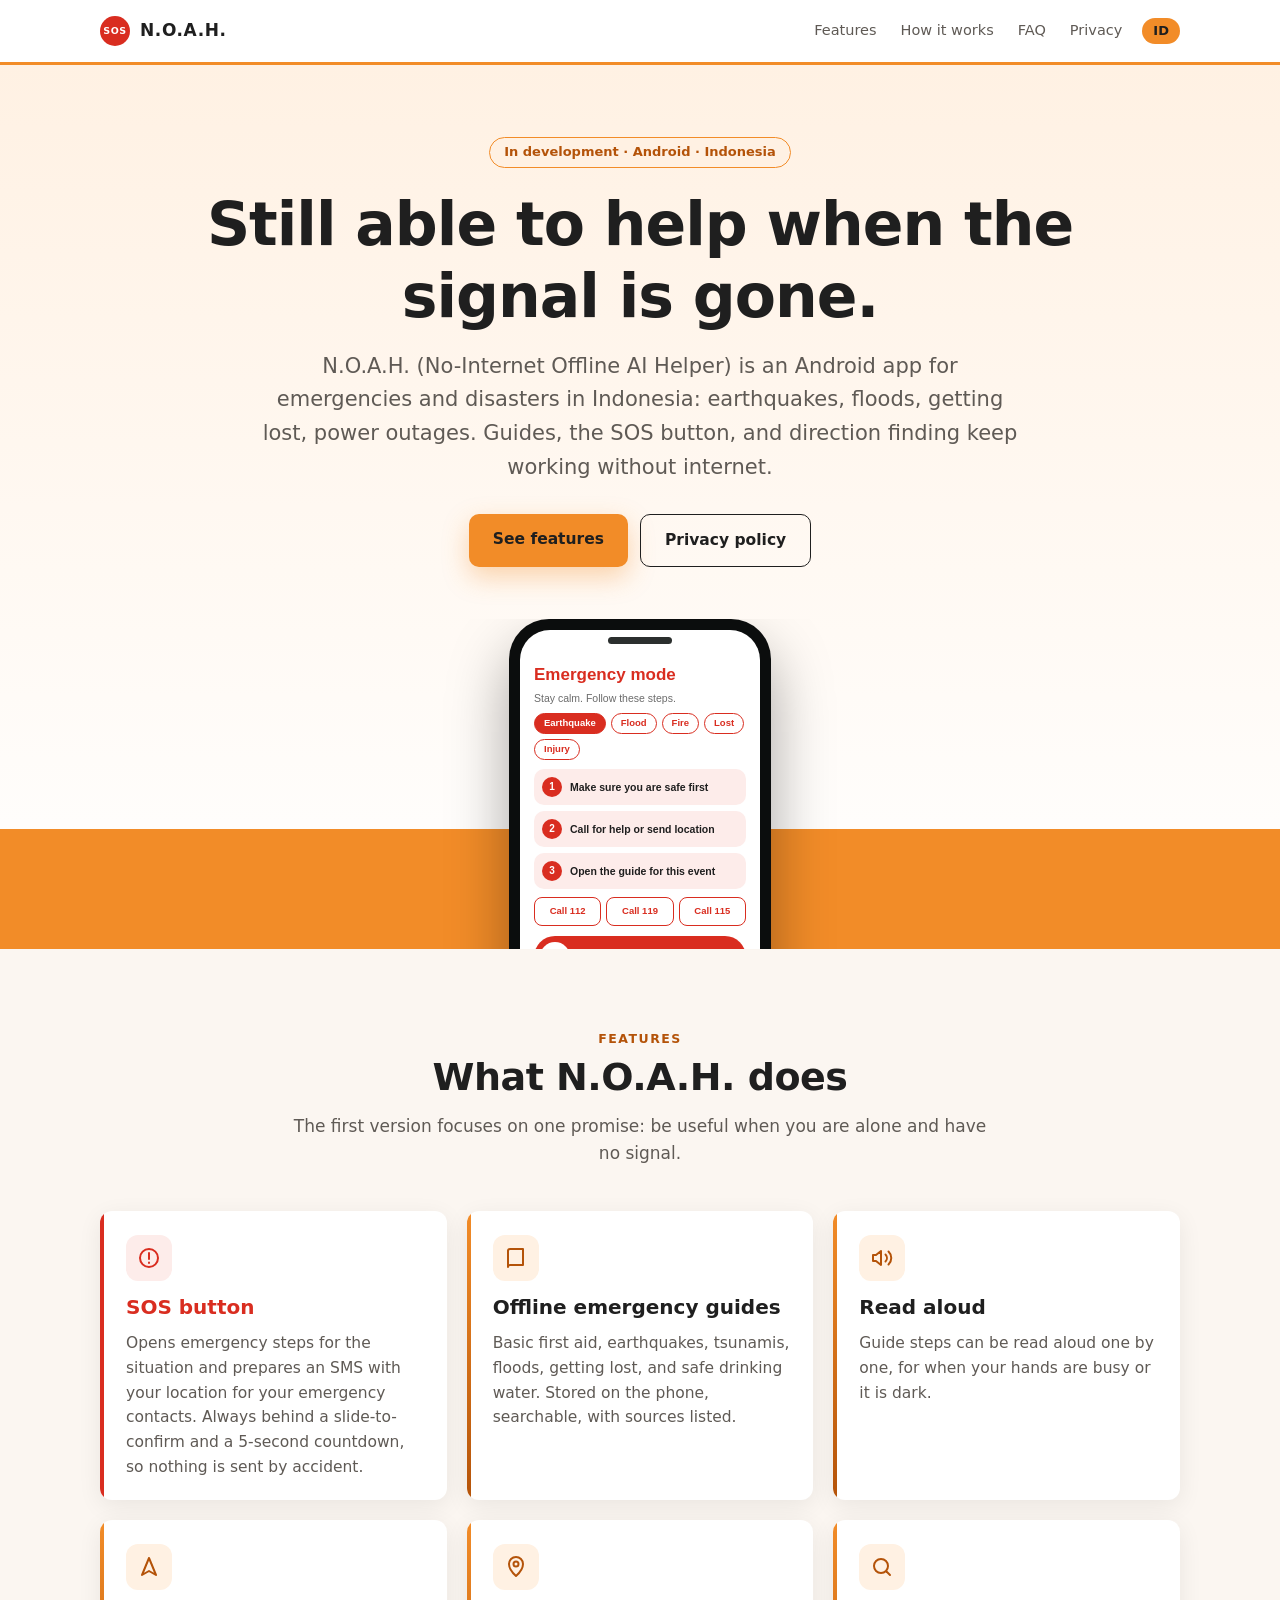
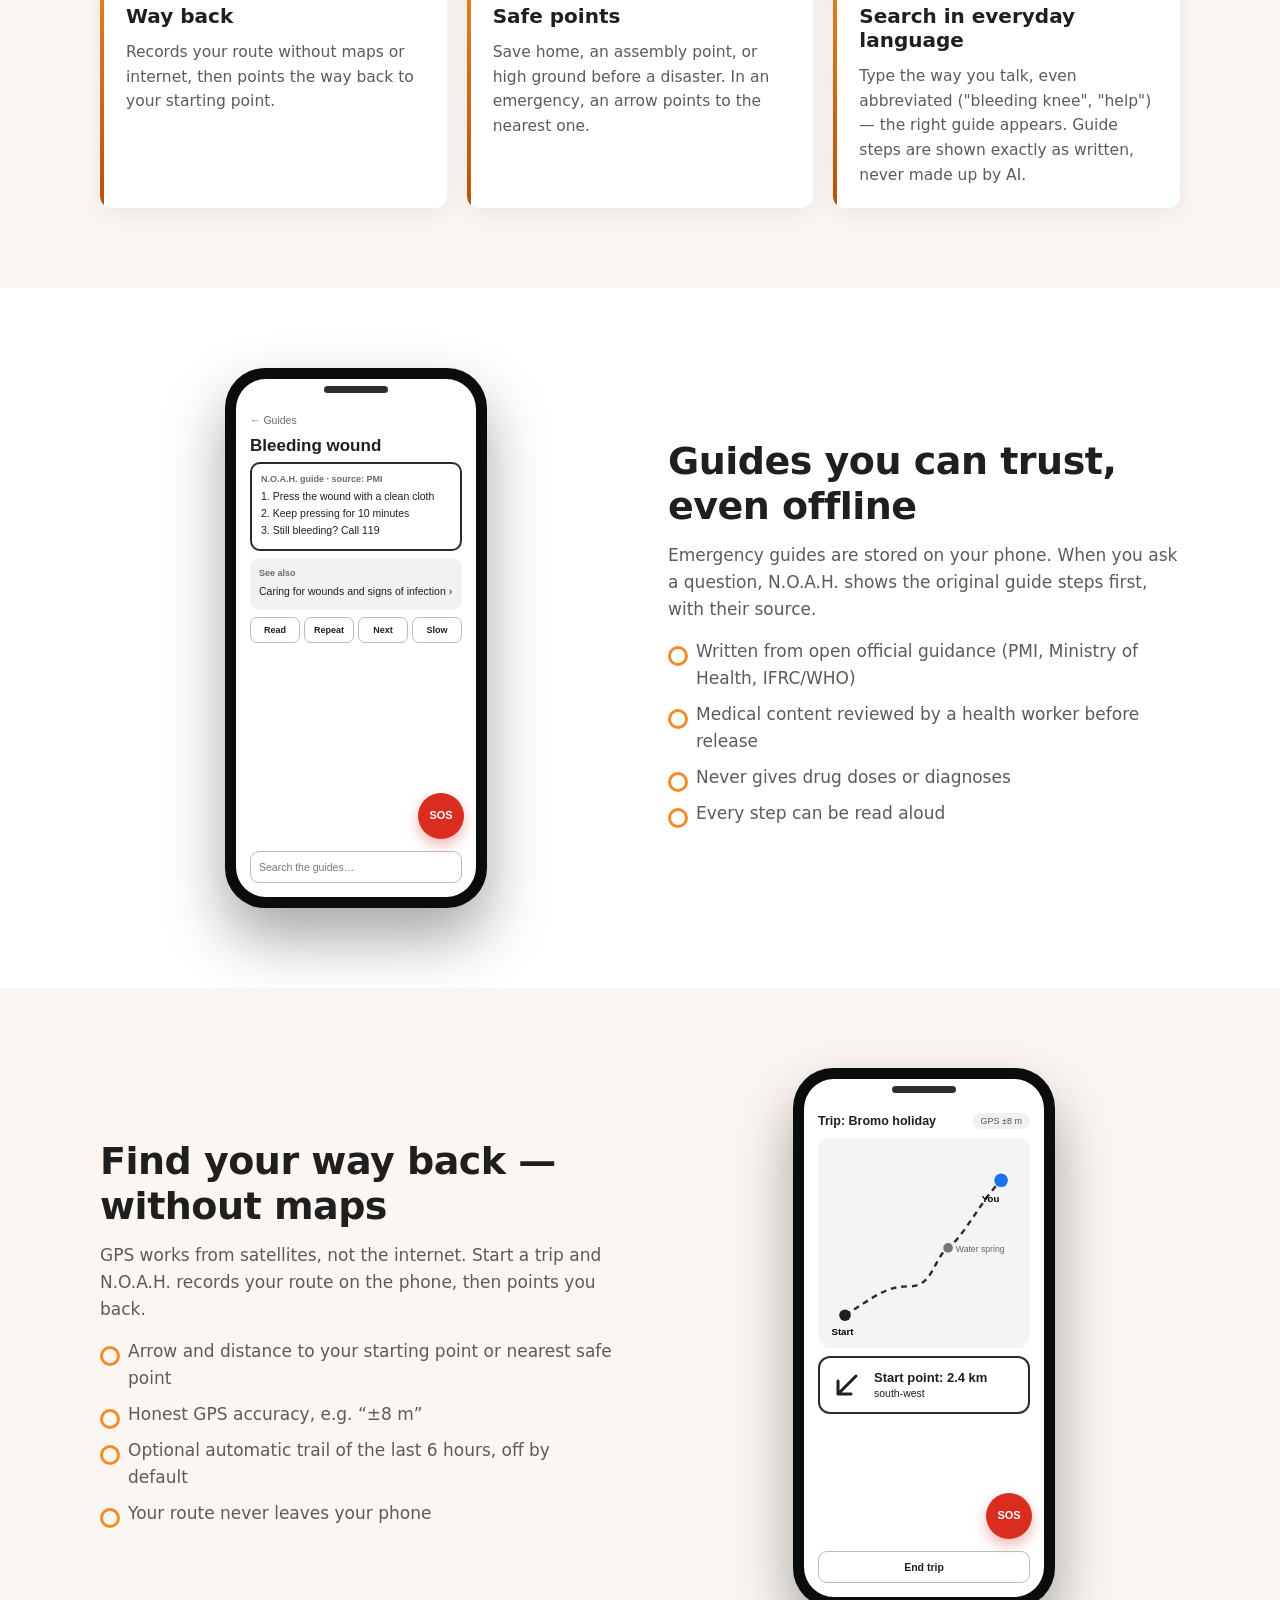
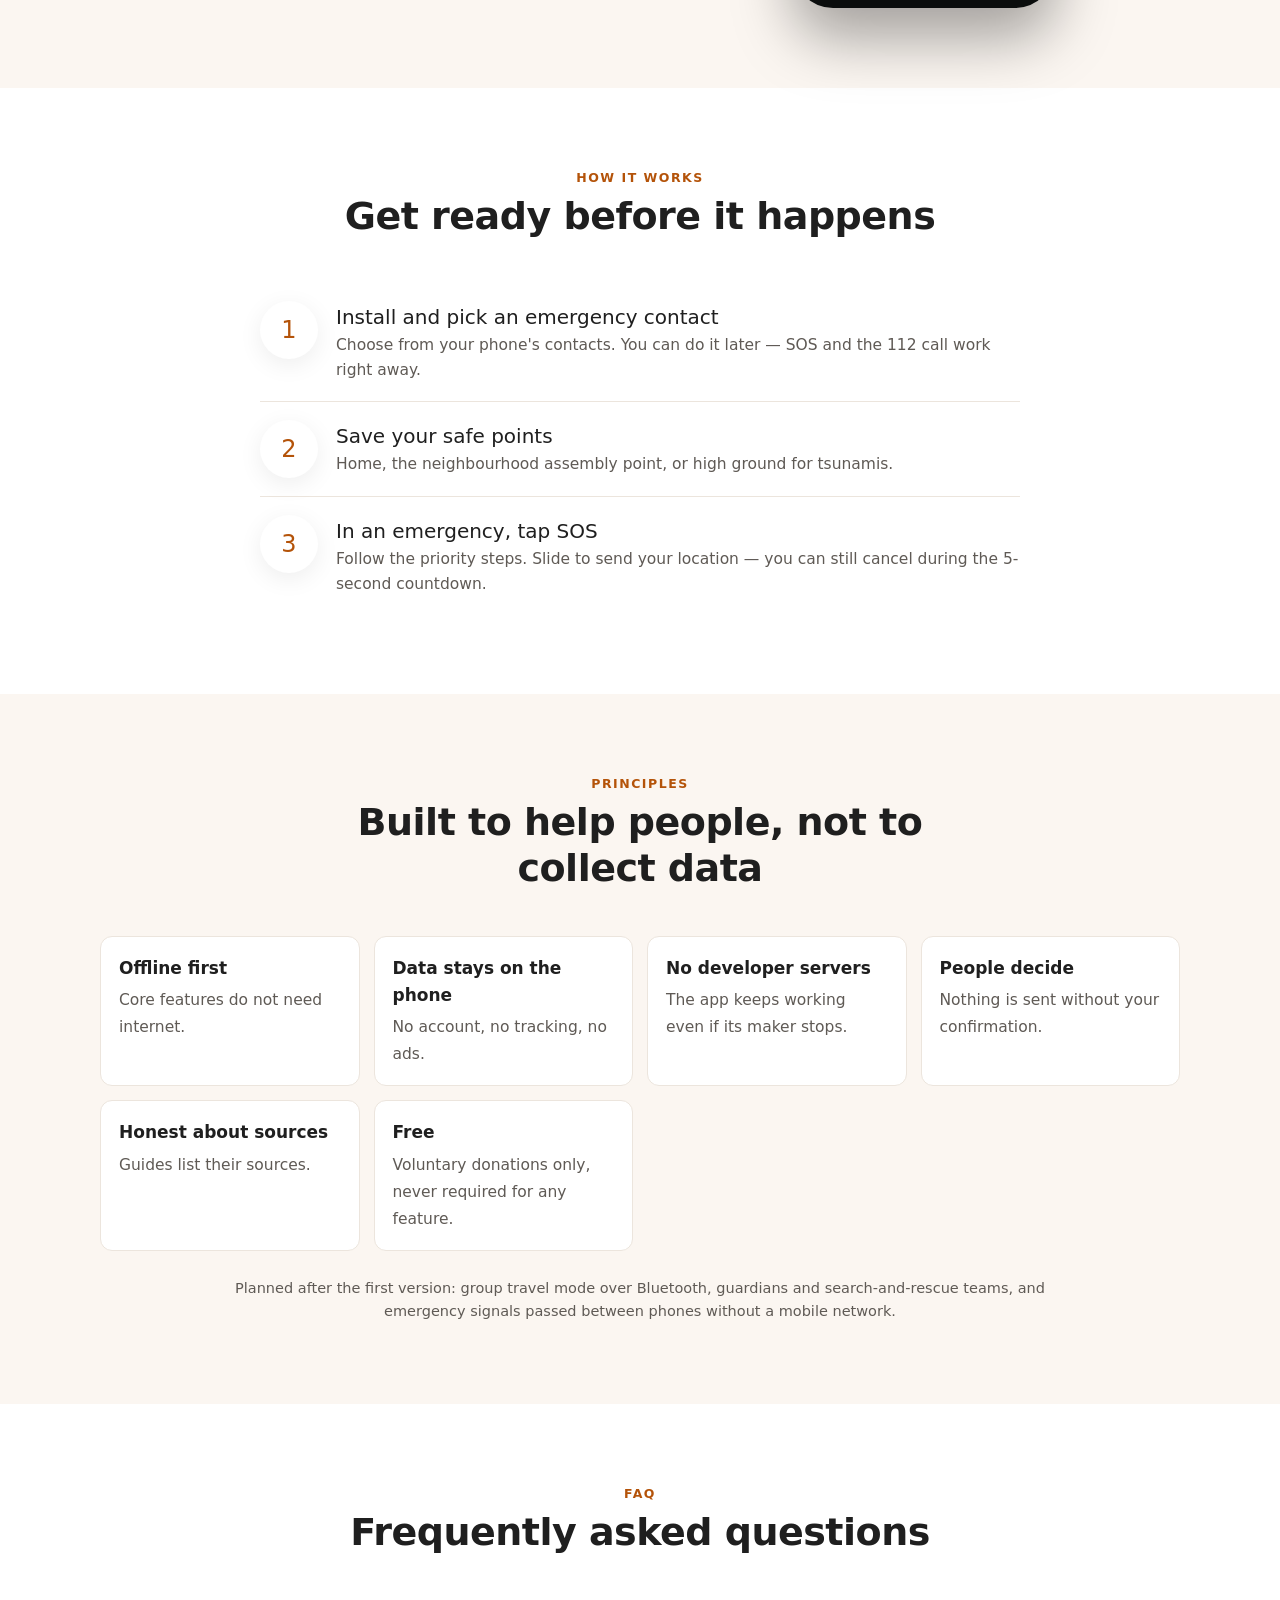
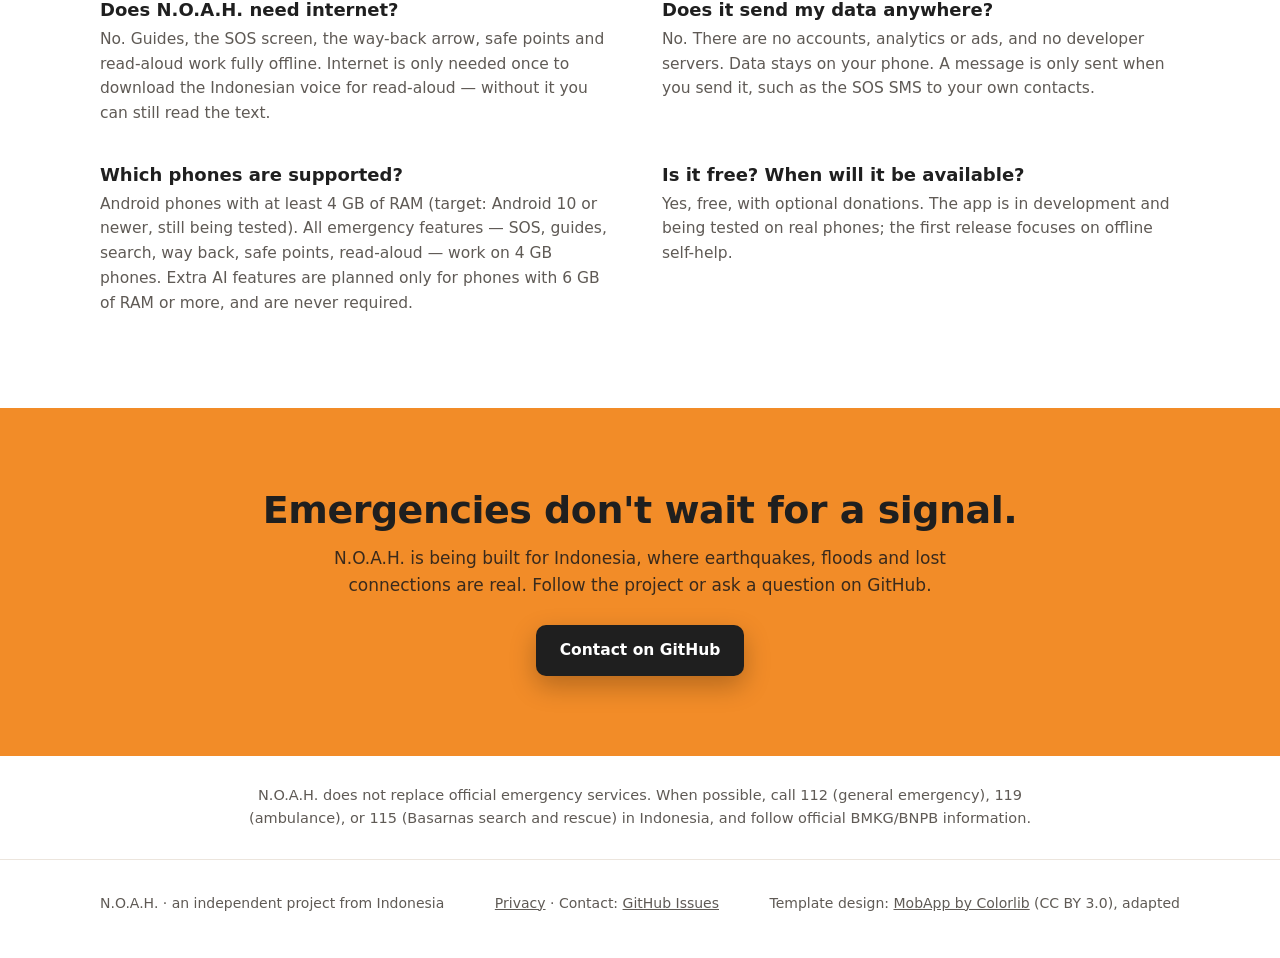
==== index.html @ a448d6c6 "Situs N.O.A.H. pindah ke noah-darurat.github.io" ====
<!DOCTYPE html>
<html lang="en">
<head>
<meta charset="utf-8">
<meta name="viewport" content="width=device-width, initial-scale=1">
<title>N.O.A.H. — Emergency help without internet</title>
<meta name="description" content="N.O.A.H. (No-Internet Offline AI Helper) is an Android app for emergencies and disasters that keeps working without mobile signal or internet.">
<meta name="theme-color" content="#0d1716">
<link rel="alternate" hreflang="en" href="./">
<link rel="alternate" hreflang="id" href="id/">
<link rel="stylesheet" href="style.css?v=6f234164">
</head>
<body>
<header class="nav"><div class="wrap"><a class="brand" href="./"><i>SOS</i>N.O.A.H.</a><nav><a href="#features">Features</a><a href="#how">How it works</a><a href="#faq">FAQ</a><a class="keep" href="privacy.html">Privacy</a><a class="lang" href="id/" lang="id">ID</a></nav></div></header>

<section class="hero"><div class="wrap">
  <span class="badge">In development · Android · Indonesia</span>
  <h1>Still able to help when the signal is gone.</h1>
  <p class="tagline">N.O.A.H. (No-Internet Offline AI Helper) is an Android app for emergencies and disasters in Indonesia: earthquakes, floods, getting lost, power outages. Guides, the SOS button, and direction finding keep working without internet.</p>
  <div class="btns"><a class="btn light" href="#features">See features</a><a class="btn ghost" href="privacy.html">Privacy policy</a></div>
  <div class="hero-phone"><div class="phone" aria-hidden="true"><div class="screen"><div class="t red">Emergency mode</div><div class="sub">Stay calm. Follow these steps.</div><div class="chips"><span class="chip on">Earthquake</span><span class="chip">Flood</span><span class="chip">Fire</span><span class="chip">Lost</span><span class="chip">Injury</span></div><div class="step"><b>1</b>Make sure you are safe first</div><div class="step"><b>2</b>Call for help or send location</div><div class="step"><b>3</b>Open the guide for this event</div><div class="row"><span>Call 112</span><span>Call 119</span><span>Call 115</span></div><div class="slide"><i>→</i>Slide to send location</div></div></div></div>
</div></section>

<section class="section light" id="features"><div class="wrap">
  <div class="title"><small>Features</small><h2>What N.O.A.H. does</h2><p>The first version focuses on one promise: be useful when you are alone and have no signal.</p></div>
  <div class="grid3"><div class="feature sos"><div class="ic"><svg viewBox="0 0 24 24" fill="none" stroke="currentColor" stroke-width="2" stroke-linecap="round"><circle cx="12" cy="12" r="9"/><path d="M12 7v6M12 16.5v.5"/></svg></div><h3>SOS button</h3><p>Opens emergency steps for the situation and prepares an SMS with your location for your emergency contacts. Always behind a slide-to-confirm and a 5-second countdown, so nothing is sent by accident.</p></div><div class="feature"><div class="ic"><svg viewBox="0 0 24 24" fill="none" stroke="currentColor" stroke-width="2" stroke-linecap="round" stroke-linejoin="round"><path d="M4 5a2 2 0 0 1 2-2h13v16H6a2 2 0 0 0-2 2z"/><path d="M4 19V5"/></svg></div><h3>Offline emergency guides</h3><p>Basic first aid, earthquakes, tsunamis, floods, getting lost, and safe drinking water. Stored on the phone, searchable, with sources listed.</p></div><div class="feature"><div class="ic"><svg viewBox="0 0 24 24" fill="none" stroke="currentColor" stroke-width="2" stroke-linecap="round" stroke-linejoin="round"><path d="M11 5 6 9H3v6h3l5 4z"/><path d="M15.5 8.5a5 5 0 0 1 0 7M18.5 5.5a9 9 0 0 1 0 13"/></svg></div><h3>Read aloud</h3><p>Guide steps can be read aloud one by one, for when your hands are busy or it is dark.</p></div><div class="feature"><div class="ic"><svg viewBox="0 0 24 24" fill="none" stroke="currentColor" stroke-width="2" stroke-linecap="round" stroke-linejoin="round"><path d="M12 3 5 20l7-4 7 4z"/></svg></div><h3>Way back</h3><p>Records your route without maps or internet, then points the way back to your starting point.</p></div><div class="feature"><div class="ic"><svg viewBox="0 0 24 24" fill="none" stroke="currentColor" stroke-width="2" stroke-linecap="round" stroke-linejoin="round"><path d="M12 21s7-6.2 7-12a7 7 0 1 0-14 0c0 5.8 7 12 7 12z"/><circle cx="12" cy="9" r="2.5"/></svg></div><h3>Safe points</h3><p>Save home, an assembly point, or high ground before a disaster. In an emergency, an arrow points to the nearest one.</p></div><div class="feature"><div class="ic"><svg viewBox="0 0 24 24" fill="none" stroke="currentColor" stroke-width="2" stroke-linecap="round" stroke-linejoin="round"><circle cx="11" cy="11" r="7"/><path d="m20 20-3.5-3.5"/></svg></div><h3>Search in everyday language</h3><p>Type the way you talk, even abbreviated ("bleeding knee", "help") — the right guide appears. Guide steps are shown exactly as written, never made up by AI.</p></div></div>
</div></section>

<section class="section"><div class="wrap split">
  <div><div class="phone" aria-hidden="true"><div class="screen"><div class="sub">← Guides</div><div class="t">Bleeding wound</div><div class="guide"><small>N.O.A.H. guide · source: PMI</small><p>1. Press the wound with a clean cloth</p><p>2. Keep pressing for 10 minutes</p><p>3. Still bleeding? Call 119</p></div><div class="ai"><small>See also</small><p>Caring for wounds and signs of infection ›</p></div><div class="btn4"><span>Read</span><span>Repeat</span><span>Next</span><span>Slow</span></div><div class="sos">SOS</div><div class="done" style="text-align:left;font-weight:400;color:#777">Search the guides…</div></div></div></div>
  <div class="txt"><h2>Guides you can trust, even offline</h2><p>Emergency guides are stored on your phone. When you ask a question, N.O.A.H. shows the original guide steps first, with their source.</p><ul><li>Written from open official guidance (PMI, Ministry of Health, IFRC/WHO)</li><li>Medical content reviewed by a health worker before release</li><li>Never gives drug doses or diagnoses</li><li>Every step can be read aloud</li></ul></div>
</div></section>

<section class="section light"><div class="wrap split rev">
  <div><div class="phone" aria-hidden="true"><div class="screen"><div class="head"><b>Trip: Bromo holiday</b><span class="pill">GPS ±8 m</span></div><div class="canvas"><svg viewBox="0 0 220 210"><path d="M28 180 C 60 160, 70 150, 95 150 S 120 120, 135 110 S 170 60, 190 40" fill="none" stroke="#2b2b2b" stroke-width="2.5" stroke-dasharray="6 5"/><circle cx="28" cy="180" r="6" fill="#1f1f1f"/><circle cx="135" cy="110" r="5" fill="#777"/><circle cx="190" cy="40" r="7" fill="#1a73e8"/><text x="14" y="200" font-size="10" font-weight="700">Start</text><text x="143" y="114" font-size="9" fill="#666">Water spring</text><text x="170" y="62" font-size="10" font-weight="700">You</text></svg></div><div class="arrow"><svg viewBox="0 0 34 34"><path d="M26 8 8 26M8 26V13M8 26h13" fill="none" stroke="#1f1f1f" stroke-width="3" stroke-linecap="round" stroke-linejoin="round"/></svg><div><b>Start point: 2.4 km</b>south-west</div></div><div class="sos">SOS</div><div class="done">End trip</div></div></div></div>
  <div class="txt"><h2>Find your way back — without maps</h2><p>GPS works from satellites, not the internet. Start a trip and N.O.A.H. records your route on the phone, then points you back.</p><ul><li>Arrow and distance to your starting point or nearest safe point</li><li>Honest GPS accuracy, e.g. “±8 m”</li><li>Optional automatic trail of the last 6 hours, off by default</li><li>Your route never leaves your phone</li></ul></div>
</div></section>

<section class="section" id="how"><div class="wrap">
  <div class="title"><small>How it works</small><h2>Get ready before it happens</h2></div>
  <div style="max-width:760px;margin:0 auto"><ol class="steps"><li><span class="n">1</span><div><h3>Install and pick an emergency contact</h3><p>Choose from your phone's contacts. You can do it later — SOS and the 112 call work right away.</p></div></li><li><span class="n">2</span><div><h3>Save your safe points</h3><p>Home, the neighbourhood assembly point, or high ground for tsunamis.</p></div></li><li><span class="n">3</span><div><h3>In an emergency, tap SOS</h3><p>Follow the priority steps. Slide to send your location — you can still cancel during the 5-second countdown.</p></div></li></ol></div>
</div></section>

<section class="section light"><div class="wrap">
  <div class="title"><small>Principles</small><h2>Built to help people, not to collect data</h2></div>
  <div class="pgrid"><div><b>Offline first</b><span>Core features do not need internet.</span></div><div><b>Data stays on the phone</b><span>No account, no tracking, no ads.</span></div><div><b>No developer servers</b><span>The app keeps working even if its maker stops.</span></div><div><b>People decide</b><span>Nothing is sent without your confirmation.</span></div><div><b>Honest about sources</b><span>Guides list their sources.</span></div><div><b>Free</b><span>Voluntary donations only, never required for any feature.</span></div></div>
  <p class="note">Planned after the first version: group travel mode over Bluetooth, guardians and search-and-rescue teams, and emergency signals passed between phones without a mobile network.</p>
</div></section>

<section class="section" id="faq"><div class="wrap">
  <div class="title"><small>FAQ</small><h2>Frequently asked questions</h2></div>
  <div class="faq"><div><h3>Does N.O.A.H. need internet?</h3><p>No. Guides, the SOS screen, the way-back arrow, safe points and read-aloud work fully offline. Internet is only needed once to download the Indonesian voice for read-aloud — without it you can still read the text.</p></div><div><h3>Does it send my data anywhere?</h3><p>No. There are no accounts, analytics or ads, and no developer servers. Data stays on your phone. A message is only sent when you send it, such as the SOS SMS to your own contacts.</p></div><div><h3>Which phones are supported?</h3><p>Android phones with at least 4 GB of RAM (target: Android 10 or newer, still being tested). All emergency features — SOS, guides, search, way back, safe points, read-aloud — work on 4 GB phones. Extra AI features are planned only for phones with 6 GB of RAM or more, and are never required.</p></div><div><h3>Is it free? When will it be available?</h3><p>Yes, free, with optional donations. The app is in development and being tested on real phones; the first release focuses on offline self-help.</p></div></div>
</div></section>

<section class="section cta"><div class="wrap">
  <h2>Emergencies don't wait for a signal.</h2><p>N.O.A.H. is being built for Indonesia, where earthquakes, floods and lost connections are real. Follow the project or ask a question on GitHub.</p>
  <div class="btns"><a class="btn light" href="https://github.com/noah-darurat/noah-darurat.github.io/issues">Contact on GitHub</a></div>
</div></section>
<div class="wrap"><p class="note" style="margin:28px auto">N.O.A.H. does not replace official emergency services. When possible, call 112 (general emergency), 119 (ambulance), or 115 (Basarnas search and rescue) in Indonesia, and follow official BMKG/BNPB information.</p></div>
<footer><div class="wrap"><span>N.O.A.H. · an independent project from Indonesia</span><span><a href="privacy.html">Privacy</a> · Contact: <a href="https://github.com/noah-darurat/noah-darurat.github.io/issues">GitHub Issues</a></span><span>Template design: <a href="https://colorlib.com/wp/template/mobapp/">MobApp by Colorlib</a> (CC BY 3.0), adapted</span></div></footer>
</body>
</html>
---- style.css ----
/* N.O.A.H. — situs. Tata letak & gaya visual diadaptasi dari template MobApp oleh Colorlib (CC BY 3.0),
   ditulis ulang tanpa Bootstrap/jQuery supaya ringan di HP lama. Merah hanya untuk SOS/darurat. */
:root {
  --ink: #1f1f1f;
  --muted: #5f5a55;
  --line: #ece5dd;
  --soft: #fbf6f1;
  --bg: #ffffff;
  --card: #ffffff;
  /* warna merek (Panduan Desain UI v1.10): oranye + putih; merah hanya darurat */
  --brand: #f28c28;        /* oranye utama: tombol utama, aksen, pita */
  --on-brand: #1f1f1f;     /* teks di atas oranye (putih kontrasnya terlalu rendah) */
  --accent: #b45309;       /* teks/tautan oranye di atas putih */
  --accent-2: #f28c28;
  --brand-soft: #fff1e3;   /* latar lembut oranye */
  --red: #d92d20;
  --red-soft: #fdecea;
  --hero-a: #fff1e3;
  --hero-b: #ffffff;
  --hero-fg: #1f1f1f;
  --hero-muted: #5f5a55;
  --hero-line: rgba(31, 31, 31, .18);
  --nav-bg: rgba(255, 255, 255, .94);
  --max: 1120px;
  --shadow: 0 6px 24px rgba(0, 0, 0, .07);
}
@media (prefers-color-scheme: dark) {
  :root {
    --ink: #f2efec;
    --muted: #b5aea7;
    --line: #34302c;
    --soft: #1b1815;
    --bg: #12100e;
    --card: #1a1714;
    --accent: #ffad5c;
    --accent-2: #f28c28;
    --brand-soft: #2a1d10;
    --red: #f0544a;
    --red-soft: #3a1d1a;
    --hero-a: #2a1a0b;
    --hero-b: #12100e;
    --hero-fg: #f7f3ef;
    --hero-muted: #cbbfb3;
    --hero-line: rgba(255, 255, 255, .25);
    --nav-bg: rgba(18, 16, 14, .94);
    --shadow: 0 6px 24px rgba(0, 0, 0, .35);
  }
}
* { box-sizing: border-box; }
html { -webkit-text-size-adjust: 100%; scroll-behavior: smooth; }
body { margin: 0; background: var(--bg); color: var(--ink);
  font-family: "Inter", "Segoe UI", system-ui, -apple-system, Roboto, Arial, sans-serif; font-size: 17px; line-height: 1.6; }
a { color: var(--accent); }
img, svg { max-width: 100%; }
.wrap { max-width: var(--max); margin: 0 auto; padding: 0 20px; }
.section { padding: 80px 0; }
.light { background: var(--soft); }
.title { text-align: center; margin: 0 auto 44px; max-width: 700px; }
.title small { display: block; text-transform: uppercase; letter-spacing: 1.5px; font-size: 12.5px; font-weight: 600; color: var(--accent); margin-bottom: 6px; }
h1, h2, h3, h4 { line-height: 1.2; margin: 0 0 12px; }
h2 { font-size: clamp(26px, 3.6vw, 38px); font-weight: 700; letter-spacing: -.5px; }
h3 { font-size: 20px; font-weight: 650; }
p { margin: 0 0 12px; color: var(--muted); }

/* navigasi */
.nav { position: sticky; top: 0; z-index: 20; background: var(--nav-bg); backdrop-filter: blur(8px); color: var(--ink); border-bottom: 3px solid var(--brand); }
.nav .wrap { display: flex; align-items: center; justify-content: space-between; height: 62px; gap: 10px; }
.brand { display: flex; align-items: center; gap: 10px; color: var(--ink); text-decoration: none; font-weight: 800; letter-spacing: .6px; }
.brand i { width: 30px; height: 30px; border-radius: 50%; background: #d92d20; color: #fff; display: grid; place-items: center; font-style: normal; font-size: 9.5px; font-weight: 800; }
.nav nav { display: flex; align-items: center; gap: 4px; }
.nav nav a { color: var(--muted); text-decoration: none; font-size: 14.5px; padding: 6px 10px; border-radius: 8px; }
.nav nav a:hover { color: var(--ink); background: var(--brand-soft); }
.nav nav a.lang { background: var(--brand); border-radius: 999px; padding: 3px 11px; color: var(--on-brand); font-weight: 700; font-size: 13px; margin-left: 6px; }
@media (max-width: 640px) { .nav nav a:not(.lang):not(.keep) { display: none; } }

/* hero */
.hero { background: linear-gradient(180deg, var(--hero-a) 0%, var(--hero-b) 100%); color: var(--hero-fg); text-align: center; padding: 72px 0 0; overflow: hidden; position: relative; }
.hero::after { content: ""; position: absolute; left: 0; right: 0; bottom: 0; height: 120px; background: var(--brand); z-index: 0; }
.hero .wrap { position: relative; z-index: 1; }
.hero .badge { display: inline-block; font-size: 13px; background: var(--brand-soft); border: 1px solid var(--brand); border-radius: 999px; padding: 4px 14px; color: var(--accent); font-weight: 600; margin-bottom: 20px; }
.hero h1 { font-size: clamp(34px, 6vw, 60px); font-weight: 800; letter-spacing: -1px; max-width: 880px; margin: 0 auto 18px; }
.hero h1 em { font-style: normal; color: var(--accent); }
.hero .tagline { font-size: clamp(17px, 2.2vw, 21px); color: var(--hero-muted); max-width: 760px; margin: 0 auto 30px; }
.btns { display: flex; flex-wrap: wrap; gap: 12px; justify-content: center; }
.btn { display: inline-block; text-decoration: none; font-weight: 700; font-size: 15.5px; padding: 13px 24px; border-radius: 10px; transition: transform .2s ease, box-shadow .2s ease; }
.btn:hover { transform: translateY(-2px); }
.btn.light { background: var(--brand); color: var(--on-brand); box-shadow: 0 10px 26px rgba(242, 140, 40, .35); }
.btn.ghost { border: 1.5px solid var(--hero-fg); color: var(--hero-fg); }
.hero-phone { margin: 52px auto 0; height: 330px; overflow: hidden; }
@media (max-width: 640px) { .hero { padding-top: 48px; } .hero-phone { height: 290px; } }

/* bingkai HP + layar tiruan */
.phone { width: 262px; height: 540px; margin: 0 auto; background: #0b0d0d; border-radius: 40px; padding: 11px; box-shadow: 0 30px 60px rgba(0, 0, 0, .35); position: relative; text-align: left; }
.phone::before { content: ""; position: absolute; top: 18px; left: 50%; transform: translateX(-50%); width: 64px; height: 7px; border-radius: 6px; background: #2b2f2e; z-index: 2; }
.screen { background: #fff; color: #1f1f1f; border-radius: 30px; height: 100%; overflow: hidden; padding: 34px 14px 14px; font-size: 10.5px; line-height: 1.35; position: relative; font-family: "Inter", "Segoe UI", Arial, sans-serif; }
.screen .t { font-size: 17px; font-weight: 800; margin-bottom: 4px; }
.screen .t.red { color: #d92d20; }
.screen .sub { color: #6b6b6b; margin-bottom: 8px; }
.screen .chips { display: flex; flex-wrap: wrap; gap: 5px; margin-bottom: 9px; }
.screen .chip { border: 1px solid #d92d20; color: #d92d20; border-radius: 12px; padding: 3px 9px; font-weight: 600; font-size: 9.5px; }
.screen .chip.on { background: #d92d20; color: #fff; }
.screen .step { display: flex; align-items: center; gap: 8px; background: #fdecea; border-radius: 10px; padding: 8px; margin-bottom: 6px; font-weight: 600; }
.screen .step b { width: 20px; height: 20px; border-radius: 50%; background: #d92d20; color: #fff; display: grid; place-items: center; font-size: 10px; flex: none; }
.screen .row { display: flex; gap: 5px; margin: 8px 0; }
.screen .row span { flex: 1; text-align: center; border: 1px solid #d92d20; color: #d92d20; border-radius: 8px; padding: 7px 0; font-weight: 700; font-size: 9.5px; }
.screen .slide { background: #d92d20; color: #fff; border-radius: 22px; padding: 6px; display: flex; align-items: center; gap: 10px; font-weight: 700; margin-top: 10px; }
.screen .slide i { width: 30px; height: 30px; border-radius: 50%; background: #fff; color: #d92d20; display: grid; place-items: center; font-style: normal; font-weight: 800; }
.screen .guide { border: 2px solid #2b2b2b; border-radius: 10px; padding: 9px; margin-bottom: 7px; }
.screen .guide small, .screen .ai small { display: block; color: #6b6b6b; font-weight: 700; margin-bottom: 4px; font-size: 9px; }
.screen .guide p, .screen .ai p { color: #1f1f1f; margin: 0 0 3px; font-size: 10.5px; }
.screen .ai { background: #f2f2f2; border-radius: 10px; padding: 9px; margin-bottom: 7px; }
.screen .btn4 { display: flex; gap: 4px; }
.screen .btn4 span { flex: 1; border: 1px solid #bbb; border-radius: 7px; text-align: center; padding: 6px 0; font-weight: 600; font-size: 9px; }
.screen .head { display: flex; justify-content: space-between; align-items: center; margin-bottom: 8px; }
.screen .head b { font-size: 12.5px; }
.screen .pill { background: #f0f0f0; color: #555; border-radius: 10px; padding: 2px 8px; font-size: 9px; }
.screen .canvas { background: #f4f4f4; border-radius: 12px; height: 210px; position: relative; margin-bottom: 8px; }
.screen .canvas svg { width: 100%; height: 100%; }
.screen .arrow { border: 2px solid #2b2b2b; border-radius: 12px; padding: 10px; display: flex; align-items: center; gap: 10px; }
.screen .arrow svg { width: 34px; height: 34px; flex: none; }
.screen .arrow b { display: block; font-size: 13px; }
.screen .sos { position: absolute; right: 12px; bottom: 58px; width: 46px; height: 46px; border-radius: 50%; background: #d92d20; color: #fff; display: grid; place-items: center; font-weight: 800; font-size: 11px; box-shadow: 0 6px 14px rgba(217, 45, 32, .35); }
.screen .done { border: 1px solid #bbb; border-radius: 9px; text-align: center; padding: 8px; font-weight: 700; position: absolute; left: 14px; right: 14px; bottom: 14px; }
.screen .list div { display: flex; justify-content: space-between; border: 1px solid #ddd; border-radius: 8px; padding: 7px 9px; margin-bottom: 5px; font-weight: 600; }
.screen .list div span { color: #777; font-weight: 400; }

/* kartu fitur (gaya MobApp: garis aksen kiri) */
.grid3 { display: grid; grid-template-columns: repeat(auto-fit, minmax(270px, 1fr)); gap: 20px; }
.feature { position: relative; background: var(--card); border-radius: 12px; padding: 24px 22px 20px 26px; box-shadow: var(--shadow); transition: transform .25s ease, box-shadow .25s ease; overflow: hidden; }
.feature::before { content: ""; position: absolute; left: 0; top: 0; bottom: 0; width: 4px; background: linear-gradient(180deg, var(--accent-2), var(--accent)); }
.feature:hover { transform: translateY(-3px); box-shadow: 0 12px 34px rgba(0, 0, 0, .1); }
.feature .ic { width: 46px; height: 46px; border-radius: 12px; background: var(--brand-soft); display: grid; place-items: center; margin-bottom: 14px; color: var(--accent); }
.feature .ic svg { width: 24px; height: 24px; }
.feature p { font-size: 15.5px; margin: 0; }
.feature.sos::before { background: var(--red); }
.feature.sos .ic { background: var(--red-soft); color: var(--red); }
.feature.sos h3 { color: var(--red); }

/* bagian kiri-kanan */
.split { display: grid; grid-template-columns: 1fr 1fr; gap: 56px; align-items: center; }
.split.rev .txt { order: -1; }
.split ul { margin: 14px 0 0; padding: 0; list-style: none; }
.split li { position: relative; padding-left: 28px; margin-bottom: 9px; color: var(--muted); }
.split li::before { content: ""; position: absolute; left: 0; top: 8px; width: 14px; height: 14px; border-radius: 50%; border: 3px solid var(--brand); }
@media (max-width: 860px) { .split { grid-template-columns: 1fr; gap: 36px; } .split.rev .txt { order: 0; } }

/* langkah bernomor (gaya MobApp) */
.steps { list-style: none; margin: 0; padding: 0; }
.steps li { display: flex; gap: 18px; padding: 18px 0; border-bottom: 1px solid var(--line); }
.steps li:last-child { border-bottom: 0; }
.steps .n { width: 58px; height: 58px; flex: none; border-radius: 50%; background: var(--card); box-shadow: var(--shadow); display: grid; place-items: center; font-size: 24px; font-weight: 300; color: var(--accent); }
.steps h3 { margin: 4px 0; font-weight: 500; font-size: 20px; }
.steps p { margin: 0; font-size: 15.5px; }

/* prinsip */
.pgrid { display: grid; grid-template-columns: repeat(auto-fit, minmax(230px, 1fr)); gap: 14px; }
.pgrid div { background: var(--card); border: 1px solid var(--line); border-radius: 12px; padding: 18px; }
.pgrid b { display: block; margin-bottom: 4px; }
.pgrid span { color: var(--muted); font-size: 15.5px; }

/* FAQ */
.faq { display: grid; grid-template-columns: 1fr 1fr; gap: 26px 44px; }
.faq h3 { font-size: 18px; margin-bottom: 6px; }
.faq p { font-size: 15.5px; }
@media (max-width: 760px) { .faq { grid-template-columns: 1fr; } }

/* pita ajakan */
.cta { background: var(--brand); color: var(--on-brand); text-align: center; }
.cta h2 { color: var(--on-brand); }
.cta p { color: #3a2a1c; max-width: 680px; margin: 0 auto 26px; }
.cta .btn.light { background: #1f1f1f; color: #fff; box-shadow: 0 10px 26px rgba(0, 0, 0, .25); }
.note { max-width: 820px; margin: 26px auto 0; text-align: center; font-size: 14.5px; color: var(--muted); }

/* footer */
footer { padding: 32px 0 44px; color: var(--muted); font-size: 14px; border-top: 1px solid var(--line); }
footer .wrap { display: flex; flex-wrap: wrap; gap: 8px 24px; justify-content: space-between; }
footer a { color: var(--muted); }

/* halaman privasi (gaya MobApp) */
.page-hero { background: linear-gradient(180deg, var(--hero-a) 0%, var(--hero-b) 100%); color: var(--hero-fg); padding: 64px 0 52px; border-bottom: 6px solid var(--brand); }
.page-hero small { display: block; text-transform: uppercase; letter-spacing: 1.5px; font-size: 12.5px; font-weight: 700; color: var(--accent); margin-bottom: 8px; }
.page-hero h1 { font-size: clamp(32px, 5.4vw, 52px); font-weight: 800; letter-spacing: -1px; margin-bottom: 14px; }
.page-hero .lead { color: var(--hero-muted); font-size: clamp(16.5px, 2vw, 19px); max-width: 780px; }
.page-hero .lead b { color: var(--hero-fg); }
.meta-chips { display: flex; flex-wrap: wrap; gap: 8px; margin: 18px 0 10px; }
.meta-chips span { background: var(--card); border: 1px solid var(--brand); border-radius: 999px; padding: 4px 12px; font-size: 13.5px; color: var(--hero-fg); }
.page-hero .other { font-size: 14.5px; color: var(--hero-muted); margin: 0; }
.page-hero .other a { color: var(--accent); font-weight: 600; }
.feature p b, .box li b { color: var(--ink); }
.perms { display: grid; grid-template-columns: repeat(auto-fit, minmax(300px, 1fr)); gap: 18px; }
.perm { background: var(--card); border-radius: 12px; padding: 22px; box-shadow: var(--shadow); border-top: 4px solid var(--brand); }
.perm-h { display: flex; align-items: center; gap: 12px; margin-bottom: 6px; }
.perm-h h3 { margin: 0; font-size: 19px; }
.perm .ic, .box .ic { width: 42px; height: 42px; border-radius: 12px; background: var(--brand-soft); display: grid; place-items: center; color: var(--accent); flex: none; }
.perm .ic svg, .box .ic svg { width: 22px; height: 22px; }
.perm small { display: block; text-transform: uppercase; letter-spacing: 1px; font-size: 11.5px; font-weight: 700; color: var(--accent); margin: 12px 0 3px; }
.perm p { font-size: 15px; margin: 0; }
.perm p.st { color: var(--ink); }
.two { display: grid; grid-template-columns: 1fr 1fr; gap: 20px; }
.box { background: var(--card); border: 1px solid var(--line); border-radius: 12px; padding: 24px; }
.box .ic { margin-bottom: 12px; }
.box ul { margin: 8px 0 0; padding-left: 20px; color: var(--muted); font-size: 15.5px; }
.box li { margin-bottom: 8px; }
.grid2 { display: grid; grid-template-columns: 1fr 1fr; gap: 20px; }
@media (max-width: 760px) { .grid2 { grid-template-columns: 1fr; } }
.feature.warn::before { background: var(--red); }
.feature.warn .ic { background: var(--red-soft); color: var(--red); }
@media (max-width: 760px) { .two { grid-template-columns: 1fr; } }
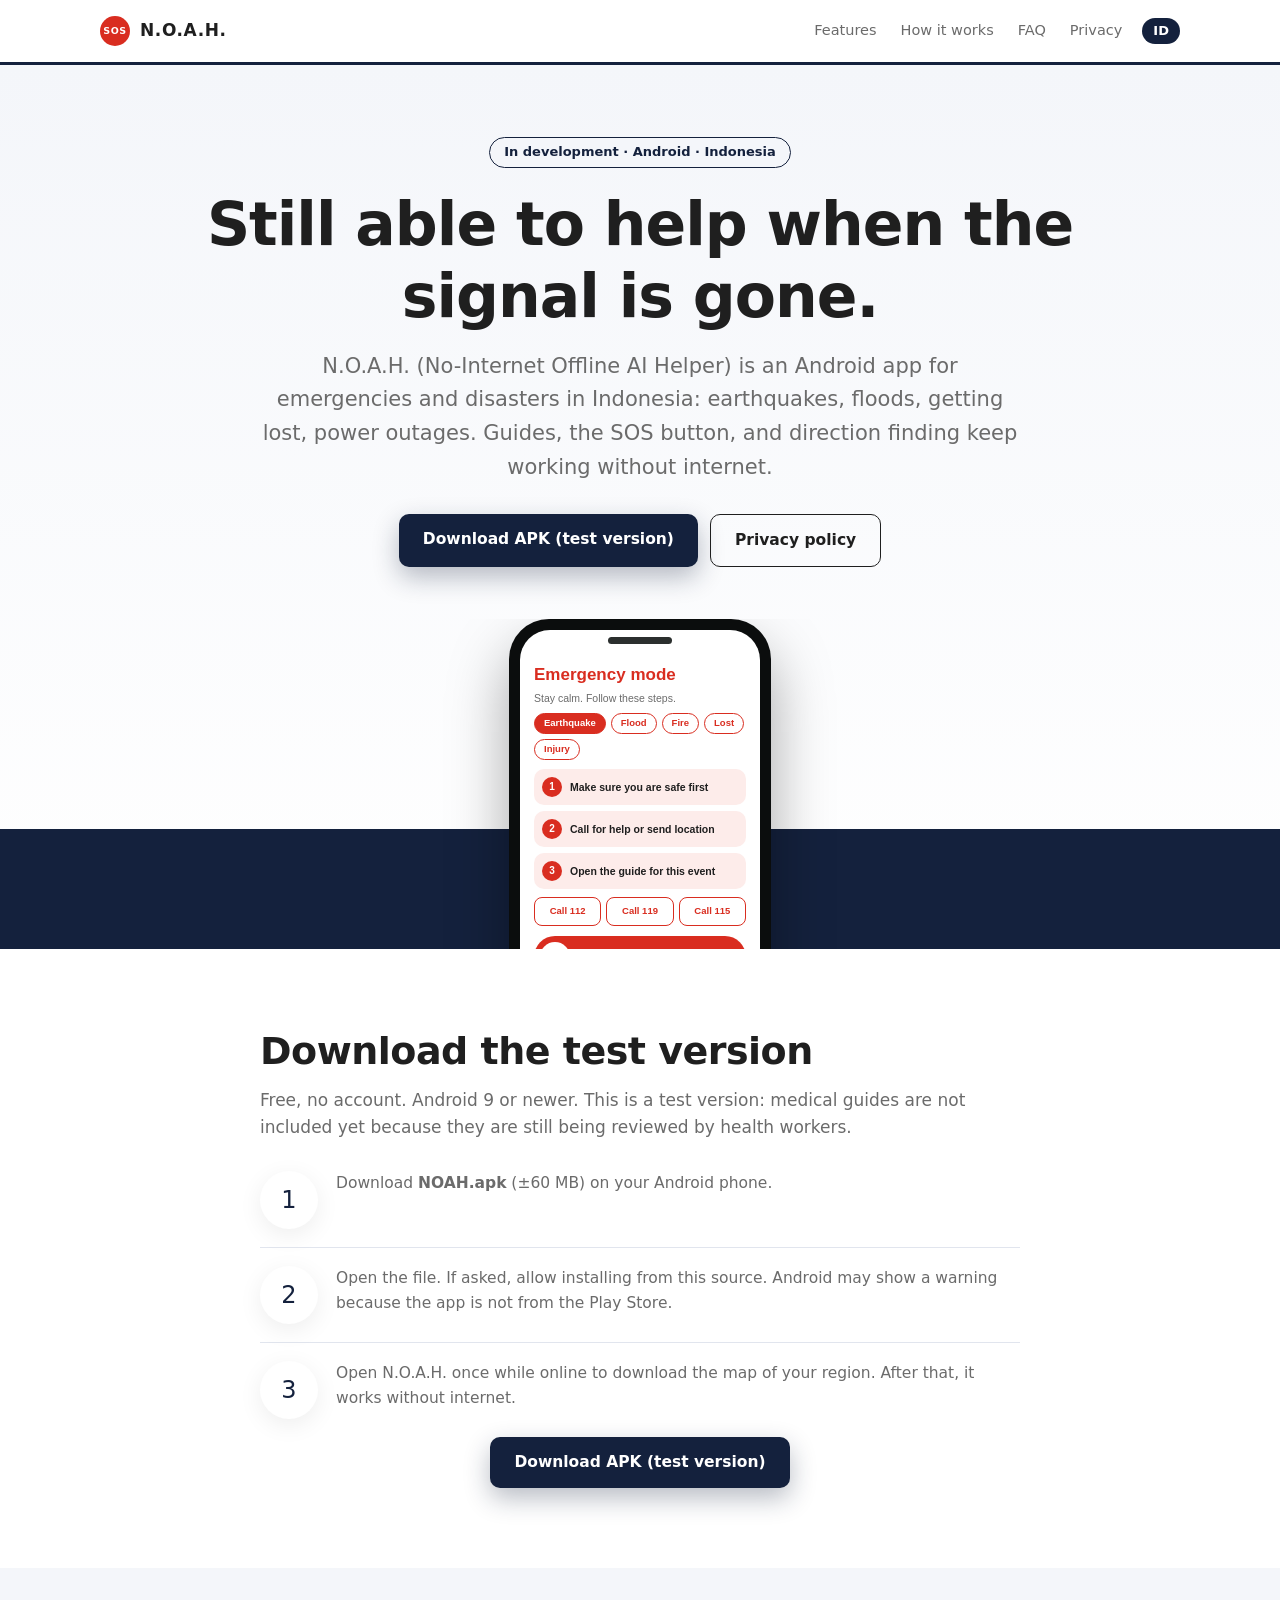
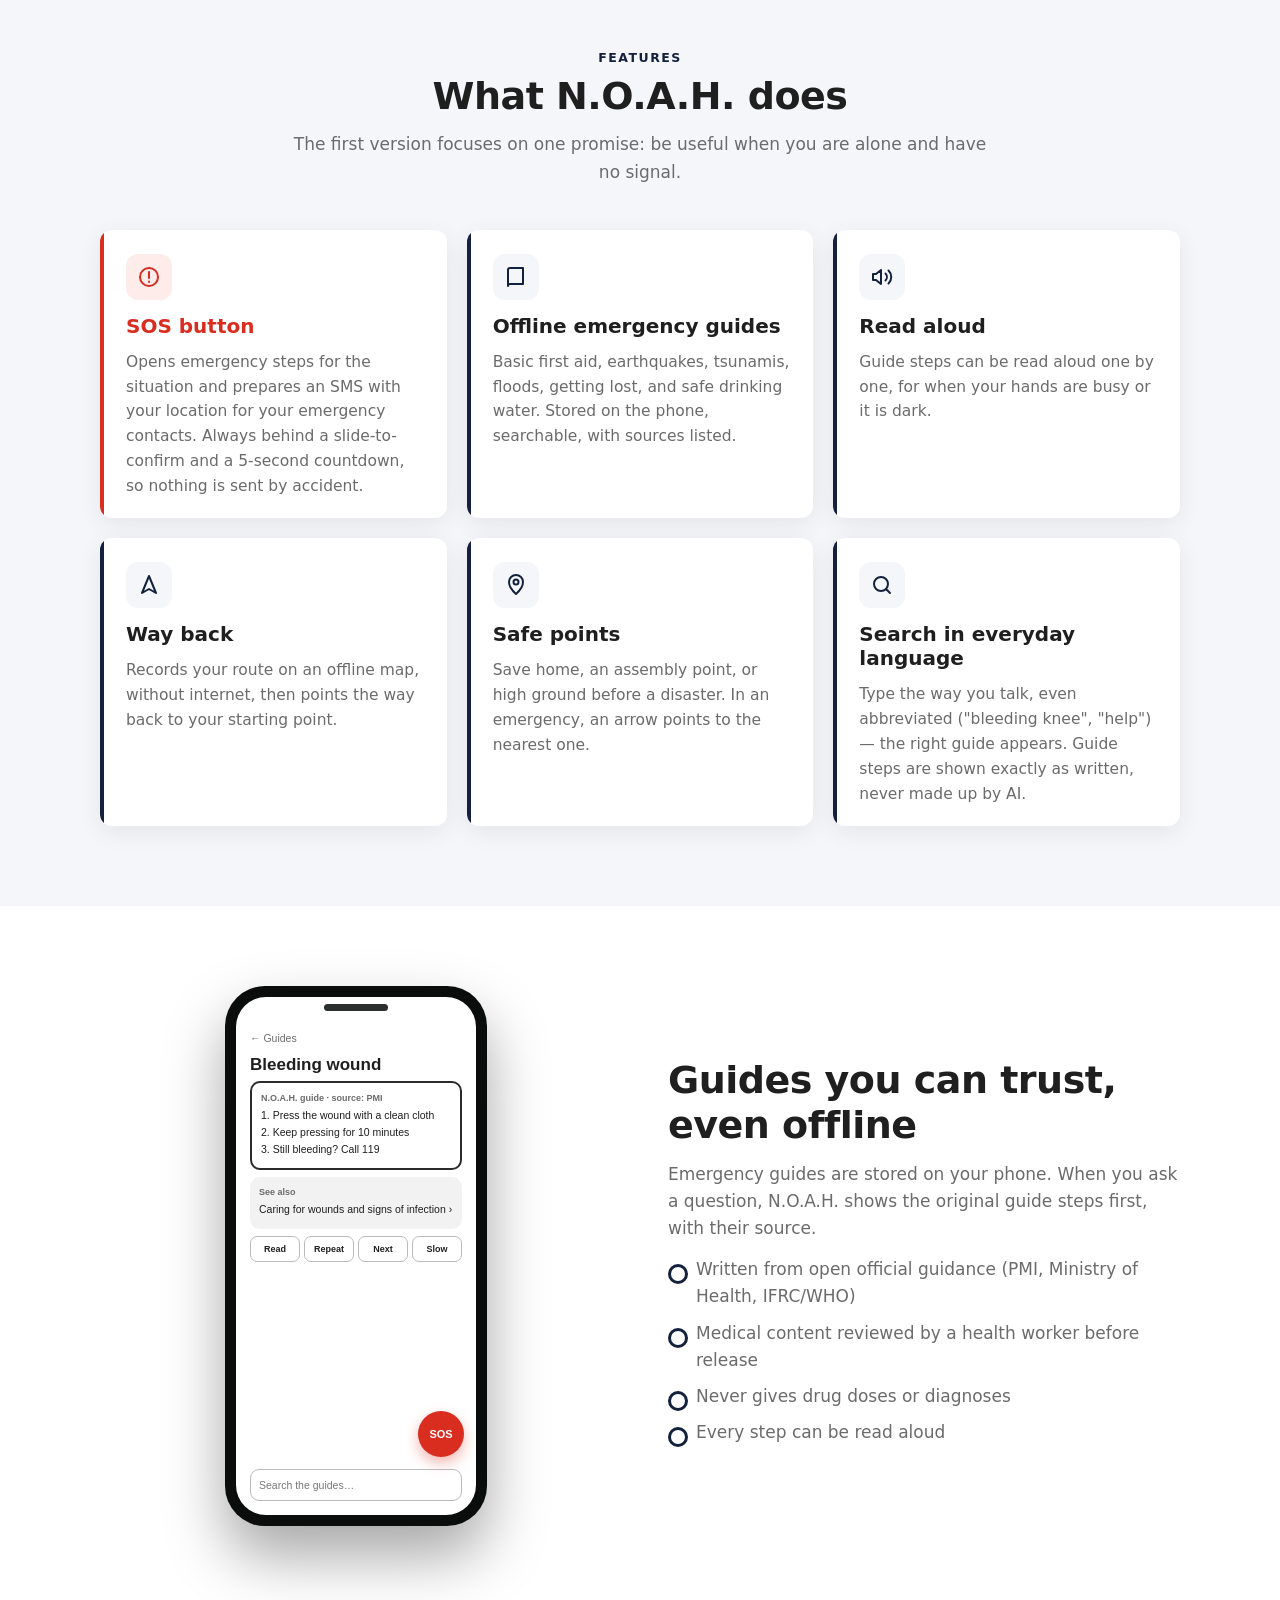
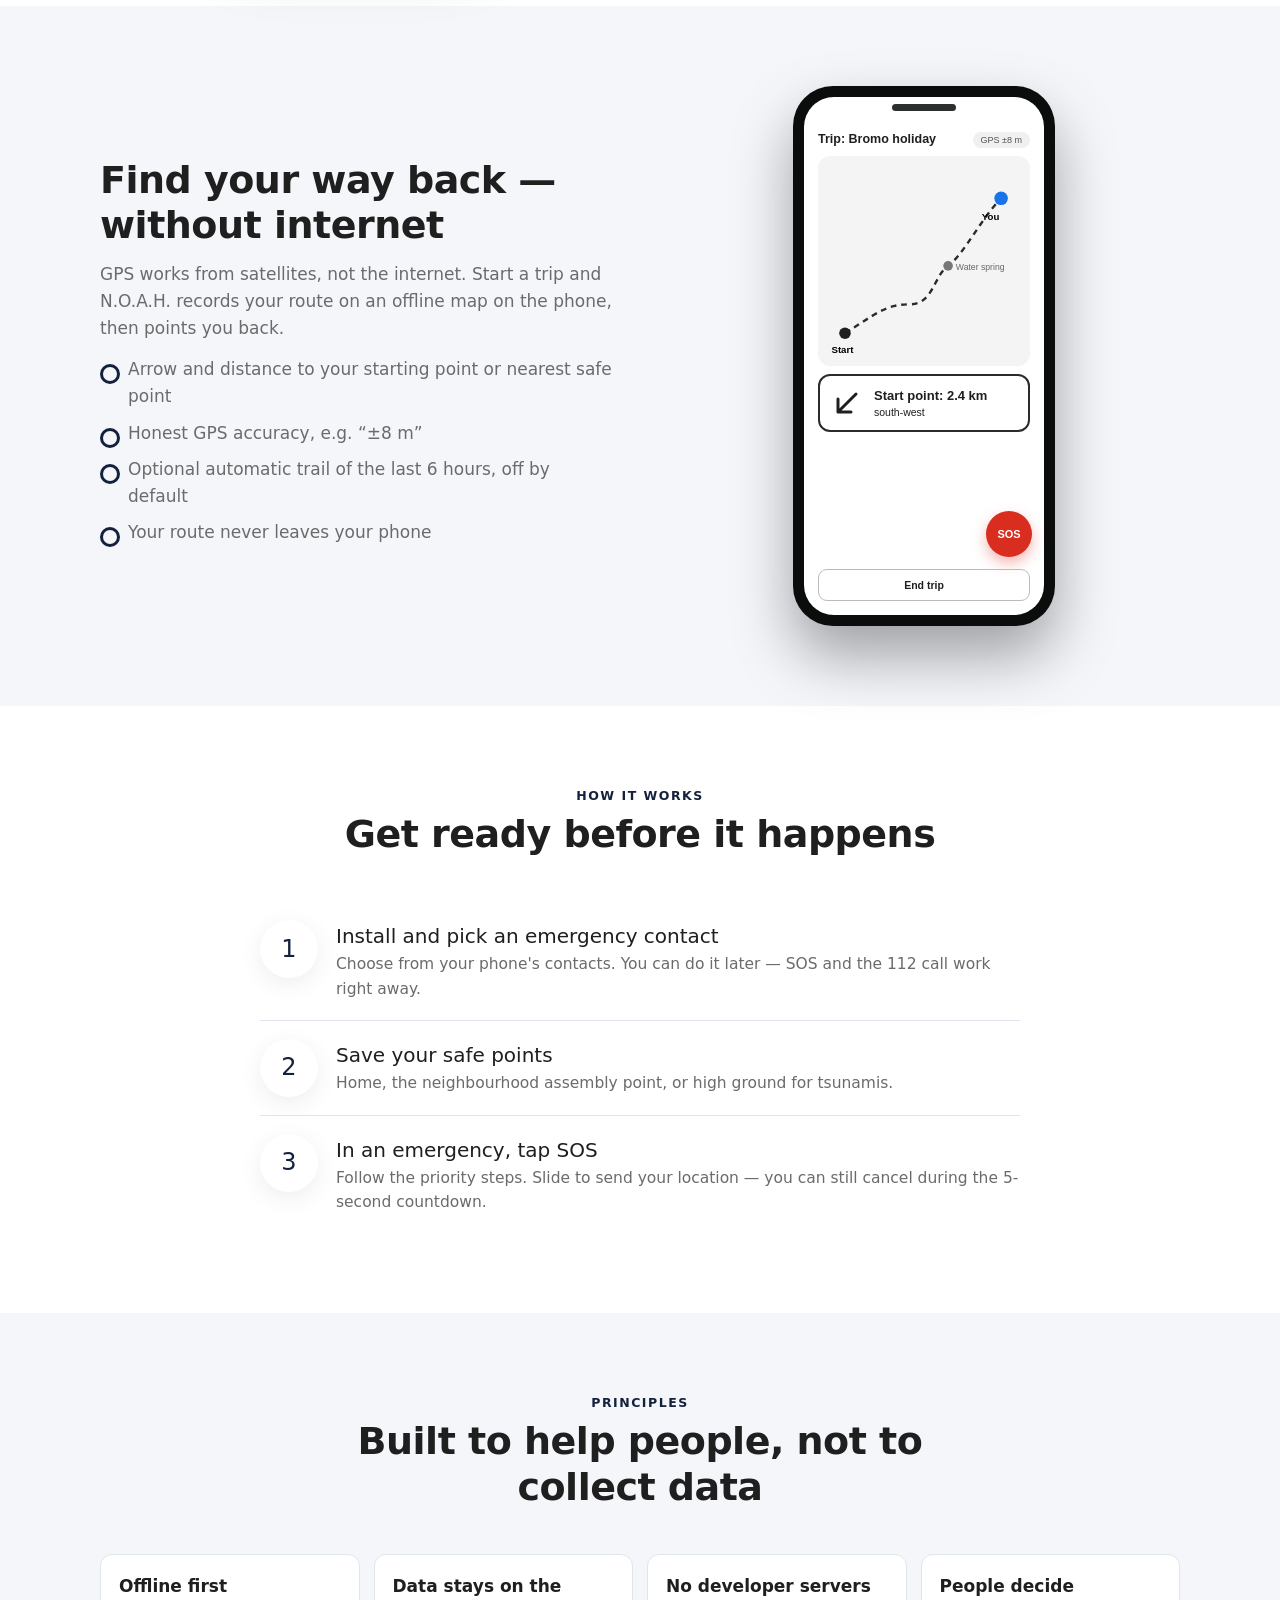
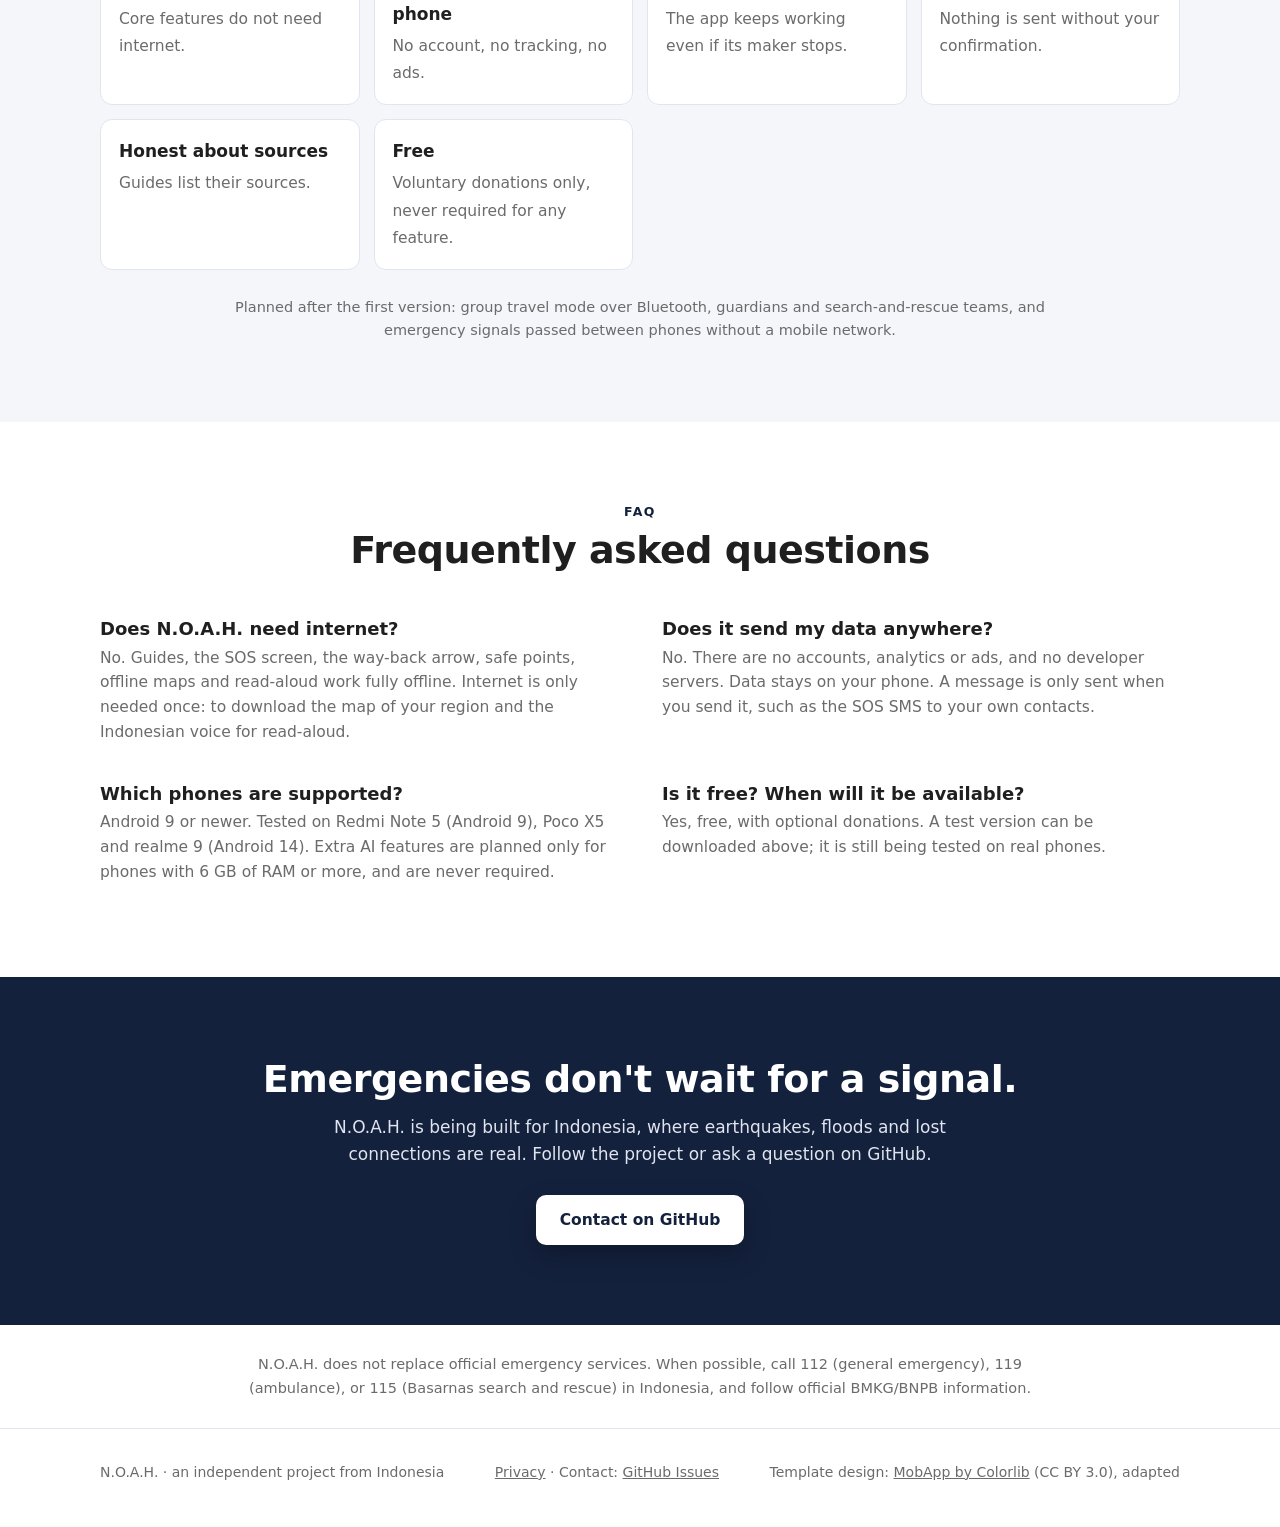
==== commit 30709627: "Situs: warna dasar biru tua (sesuai aplikasi), info Android 9 & peta offline, tombol unduh APK versi" ====
--- a/index.html
+++ b/index.html
@@ -8,7 +8,7 @@
 <meta name="theme-color" content="#0d1716">
 <link rel="alternate" hreflang="en" href="./">
 <link rel="alternate" hreflang="id" href="id/">
-<link rel="stylesheet" href="style.css?v=6f234164">
+<link rel="stylesheet" href="style.css?v=6ab1cb58">
 </head>
 <body>
 <header class="nav"><div class="wrap"><a class="brand" href="./"><i>SOS</i>N.O.A.H.</a><nav><a href="#features">Features</a><a href="#how">How it works</a><a href="#faq">FAQ</a><a class="keep" href="privacy.html">Privacy</a><a class="lang" href="id/" lang="id">ID</a></nav></div></header>
@@ -17,13 +17,19 @@
   <span class="badge">In development · Android · Indonesia</span>
   <h1>Still able to help when the signal is gone.</h1>
   <p class="tagline">N.O.A.H. (No-Internet Offline AI Helper) is an Android app for emergencies and disasters in Indonesia: earthquakes, floods, getting lost, power outages. Guides, the SOS button, and direction finding keep working without internet.</p>
-  <div class="btns"><a class="btn light" href="#features">See features</a><a class="btn ghost" href="privacy.html">Privacy policy</a></div>
+  <div class="btns"><a class="btn light" href="#unduh">Download APK (test version)</a><a class="btn ghost" href="privacy.html">Privacy policy</a></div>
   <div class="hero-phone"><div class="phone" aria-hidden="true"><div class="screen"><div class="t red">Emergency mode</div><div class="sub">Stay calm. Follow these steps.</div><div class="chips"><span class="chip on">Earthquake</span><span class="chip">Flood</span><span class="chip">Fire</span><span class="chip">Lost</span><span class="chip">Injury</span></div><div class="step"><b>1</b>Make sure you are safe first</div><div class="step"><b>2</b>Call for help or send location</div><div class="step"><b>3</b>Open the guide for this event</div><div class="row"><span>Call 112</span><span>Call 119</span><span>Call 115</span></div><div class="slide"><i>→</i>Slide to send location</div></div></div></div>
+</div></section>
+
+<section class="section" id="unduh"><div class="wrap">
+  <div style="max-width:760px;margin:0 auto"><h2>Download the test version</h2><p>Free, no account. Android 9 or newer. This is a test version: medical guides are not included yet because they are still being reviewed by health workers.</p>
+  <ol class="steps"><li><span class="n">1</span><div><p>Download <b>NOAH.apk</b> (±60 MB) on your Android phone.</p></div></li><li><span class="n">2</span><div><p>Open the file. If asked, allow installing from this source. Android may show a warning because the app is not from the Play Store.</p></div></li><li><span class="n">3</span><div><p>Open N.O.A.H. once while online to download the map of your region. After that, it works without internet.</p></div></li></ol>
+  <div class="btns"><a class="btn light" href="https://github.com/noah-darurat/noah-darurat.github.io/releases/latest/download/NOAH.apk">Download APK (test version)</a></div></div>
 </div></section>
 
 <section class="section light" id="features"><div class="wrap">
   <div class="title"><small>Features</small><h2>What N.O.A.H. does</h2><p>The first version focuses on one promise: be useful when you are alone and have no signal.</p></div>
-  <div class="grid3"><div class="feature sos"><div class="ic"><svg viewBox="0 0 24 24" fill="none" stroke="currentColor" stroke-width="2" stroke-linecap="round"><circle cx="12" cy="12" r="9"/><path d="M12 7v6M12 16.5v.5"/></svg></div><h3>SOS button</h3><p>Opens emergency steps for the situation and prepares an SMS with your location for your emergency contacts. Always behind a slide-to-confirm and a 5-second countdown, so nothing is sent by accident.</p></div><div class="feature"><div class="ic"><svg viewBox="0 0 24 24" fill="none" stroke="currentColor" stroke-width="2" stroke-linecap="round" stroke-linejoin="round"><path d="M4 5a2 2 0 0 1 2-2h13v16H6a2 2 0 0 0-2 2z"/><path d="M4 19V5"/></svg></div><h3>Offline emergency guides</h3><p>Basic first aid, earthquakes, tsunamis, floods, getting lost, and safe drinking water. Stored on the phone, searchable, with sources listed.</p></div><div class="feature"><div class="ic"><svg viewBox="0 0 24 24" fill="none" stroke="currentColor" stroke-width="2" stroke-linecap="round" stroke-linejoin="round"><path d="M11 5 6 9H3v6h3l5 4z"/><path d="M15.5 8.5a5 5 0 0 1 0 7M18.5 5.5a9 9 0 0 1 0 13"/></svg></div><h3>Read aloud</h3><p>Guide steps can be read aloud one by one, for when your hands are busy or it is dark.</p></div><div class="feature"><div class="ic"><svg viewBox="0 0 24 24" fill="none" stroke="currentColor" stroke-width="2" stroke-linecap="round" stroke-linejoin="round"><path d="M12 3 5 20l7-4 7 4z"/></svg></div><h3>Way back</h3><p>Records your route without maps or internet, then points the way back to your starting point.</p></div><div class="feature"><div class="ic"><svg viewBox="0 0 24 24" fill="none" stroke="currentColor" stroke-width="2" stroke-linecap="round" stroke-linejoin="round"><path d="M12 21s7-6.2 7-12a7 7 0 1 0-14 0c0 5.8 7 12 7 12z"/><circle cx="12" cy="9" r="2.5"/></svg></div><h3>Safe points</h3><p>Save home, an assembly point, or high ground before a disaster. In an emergency, an arrow points to the nearest one.</p></div><div class="feature"><div class="ic"><svg viewBox="0 0 24 24" fill="none" stroke="currentColor" stroke-width="2" stroke-linecap="round" stroke-linejoin="round"><circle cx="11" cy="11" r="7"/><path d="m20 20-3.5-3.5"/></svg></div><h3>Search in everyday language</h3><p>Type the way you talk, even abbreviated ("bleeding knee", "help") — the right guide appears. Guide steps are shown exactly as written, never made up by AI.</p></div></div>
+  <div class="grid3"><div class="feature sos"><div class="ic"><svg viewBox="0 0 24 24" fill="none" stroke="currentColor" stroke-width="2" stroke-linecap="round"><circle cx="12" cy="12" r="9"/><path d="M12 7v6M12 16.5v.5"/></svg></div><h3>SOS button</h3><p>Opens emergency steps for the situation and prepares an SMS with your location for your emergency contacts. Always behind a slide-to-confirm and a 5-second countdown, so nothing is sent by accident.</p></div><div class="feature"><div class="ic"><svg viewBox="0 0 24 24" fill="none" stroke="currentColor" stroke-width="2" stroke-linecap="round" stroke-linejoin="round"><path d="M4 5a2 2 0 0 1 2-2h13v16H6a2 2 0 0 0-2 2z"/><path d="M4 19V5"/></svg></div><h3>Offline emergency guides</h3><p>Basic first aid, earthquakes, tsunamis, floods, getting lost, and safe drinking water. Stored on the phone, searchable, with sources listed.</p></div><div class="feature"><div class="ic"><svg viewBox="0 0 24 24" fill="none" stroke="currentColor" stroke-width="2" stroke-linecap="round" stroke-linejoin="round"><path d="M11 5 6 9H3v6h3l5 4z"/><path d="M15.5 8.5a5 5 0 0 1 0 7M18.5 5.5a9 9 0 0 1 0 13"/></svg></div><h3>Read aloud</h3><p>Guide steps can be read aloud one by one, for when your hands are busy or it is dark.</p></div><div class="feature"><div class="ic"><svg viewBox="0 0 24 24" fill="none" stroke="currentColor" stroke-width="2" stroke-linecap="round" stroke-linejoin="round"><path d="M12 3 5 20l7-4 7 4z"/></svg></div><h3>Way back</h3><p>Records your route on an offline map, without internet, then points the way back to your starting point.</p></div><div class="feature"><div class="ic"><svg viewBox="0 0 24 24" fill="none" stroke="currentColor" stroke-width="2" stroke-linecap="round" stroke-linejoin="round"><path d="M12 21s7-6.2 7-12a7 7 0 1 0-14 0c0 5.8 7 12 7 12z"/><circle cx="12" cy="9" r="2.5"/></svg></div><h3>Safe points</h3><p>Save home, an assembly point, or high ground before a disaster. In an emergency, an arrow points to the nearest one.</p></div><div class="feature"><div class="ic"><svg viewBox="0 0 24 24" fill="none" stroke="currentColor" stroke-width="2" stroke-linecap="round" stroke-linejoin="round"><circle cx="11" cy="11" r="7"/><path d="m20 20-3.5-3.5"/></svg></div><h3>Search in everyday language</h3><p>Type the way you talk, even abbreviated ("bleeding knee", "help") — the right guide appears. Guide steps are shown exactly as written, never made up by AI.</p></div></div>
 </div></section>
 
 <section class="section"><div class="wrap split">
@@ -33,7 +39,7 @@
 
 <section class="section light"><div class="wrap split rev">
   <div><div class="phone" aria-hidden="true"><div class="screen"><div class="head"><b>Trip: Bromo holiday</b><span class="pill">GPS ±8 m</span></div><div class="canvas"><svg viewBox="0 0 220 210"><path d="M28 180 C 60 160, 70 150, 95 150 S 120 120, 135 110 S 170 60, 190 40" fill="none" stroke="#2b2b2b" stroke-width="2.5" stroke-dasharray="6 5"/><circle cx="28" cy="180" r="6" fill="#1f1f1f"/><circle cx="135" cy="110" r="5" fill="#777"/><circle cx="190" cy="40" r="7" fill="#1a73e8"/><text x="14" y="200" font-size="10" font-weight="700">Start</text><text x="143" y="114" font-size="9" fill="#666">Water spring</text><text x="170" y="62" font-size="10" font-weight="700">You</text></svg></div><div class="arrow"><svg viewBox="0 0 34 34"><path d="M26 8 8 26M8 26V13M8 26h13" fill="none" stroke="#1f1f1f" stroke-width="3" stroke-linecap="round" stroke-linejoin="round"/></svg><div><b>Start point: 2.4 km</b>south-west</div></div><div class="sos">SOS</div><div class="done">End trip</div></div></div></div>
-  <div class="txt"><h2>Find your way back — without maps</h2><p>GPS works from satellites, not the internet. Start a trip and N.O.A.H. records your route on the phone, then points you back.</p><ul><li>Arrow and distance to your starting point or nearest safe point</li><li>Honest GPS accuracy, e.g. “±8 m”</li><li>Optional automatic trail of the last 6 hours, off by default</li><li>Your route never leaves your phone</li></ul></div>
+  <div class="txt"><h2>Find your way back — without internet</h2><p>GPS works from satellites, not the internet. Start a trip and N.O.A.H. records your route on an offline map on the phone, then points you back.</p><ul><li>Arrow and distance to your starting point or nearest safe point</li><li>Honest GPS accuracy, e.g. “±8 m”</li><li>Optional automatic trail of the last 6 hours, off by default</li><li>Your route never leaves your phone</li></ul></div>
 </div></section>
 
 <section class="section" id="how"><div class="wrap">
@@ -49,7 +55,7 @@
 
 <section class="section" id="faq"><div class="wrap">
   <div class="title"><small>FAQ</small><h2>Frequently asked questions</h2></div>
-  <div class="faq"><div><h3>Does N.O.A.H. need internet?</h3><p>No. Guides, the SOS screen, the way-back arrow, safe points and read-aloud work fully offline. Internet is only needed once to download the Indonesian voice for read-aloud — without it you can still read the text.</p></div><div><h3>Does it send my data anywhere?</h3><p>No. There are no accounts, analytics or ads, and no developer servers. Data stays on your phone. A message is only sent when you send it, such as the SOS SMS to your own contacts.</p></div><div><h3>Which phones are supported?</h3><p>Android phones with at least 4 GB of RAM (target: Android 10 or newer, still being tested). All emergency features — SOS, guides, search, way back, safe points, read-aloud — work on 4 GB phones. Extra AI features are planned only for phones with 6 GB of RAM or more, and are never required.</p></div><div><h3>Is it free? When will it be available?</h3><p>Yes, free, with optional donations. The app is in development and being tested on real phones; the first release focuses on offline self-help.</p></div></div>
+  <div class="faq"><div><h3>Does N.O.A.H. need internet?</h3><p>No. Guides, the SOS screen, the way-back arrow, safe points, offline maps and read-aloud work fully offline. Internet is only needed once: to download the map of your region and the Indonesian voice for read-aloud.</p></div><div><h3>Does it send my data anywhere?</h3><p>No. There are no accounts, analytics or ads, and no developer servers. Data stays on your phone. A message is only sent when you send it, such as the SOS SMS to your own contacts.</p></div><div><h3>Which phones are supported?</h3><p>Android 9 or newer. Tested on Redmi Note 5 (Android 9), Poco X5 and realme 9 (Android 14). Extra AI features are planned only for phones with 6 GB of RAM or more, and are never required.</p></div><div><h3>Is it free? When will it be available?</h3><p>Yes, free, with optional donations. A test version can be downloaded above; it is still being tested on real phones.</p></div></div>
 </div></section>
 
 <section class="section cta"><div class="wrap">
--- a/style.css
+++ b/style.css
@@ -2,23 +2,23 @@
    ditulis ulang tanpa Bootstrap/jQuery supaya ringan di HP lama. Merah hanya untuk SOS/darurat. */
 :root {
   --ink: #1f1f1f;
-  --muted: #5f5a55;
-  --line: #ece5dd;
-  --soft: #fbf6f1;
+  --muted: #6b6b6b;
+  --line: #e1e5ee;
+  --soft: #f4f6fa;
   --bg: #ffffff;
   --card: #ffffff;
-  /* warna merek (Panduan Desain UI v1.10): oranye + putih; merah hanya darurat */
-  --brand: #f28c28;        /* oranye utama: tombol utama, aksen, pita */
-  --on-brand: #1f1f1f;     /* teks di atas oranye (putih kontrasnya terlalu rendah) */
-  --accent: #b45309;       /* teks/tautan oranye di atas putih */
-  --accent-2: #f28c28;
-  --brand-soft: #fff1e3;   /* latar lembut oranye */
+  /* warna dasar aplikasi (rumah baru, 9–10 Okt): biru tua #14213D + putih; merah hanya darurat */
+  --brand: #14213d;        /* biru tua utama: tombol utama, aksen, pita (= Warna.Utama aplikasi) */
+  --on-brand: #ffffff;     /* teks di atas biru tua */
+  --accent: #14213d;       /* teks/tautan aksen = warna judul */
+  --accent-2: #14213d;
+  --brand-soft: #f4f6fa;   /* latar lembut = abu kartu aplikasi */
   --red: #d92d20;
   --red-soft: #fdecea;
-  --hero-a: #fff1e3;
+  --hero-a: #f4f6fa;
   --hero-b: #ffffff;
   --hero-fg: #1f1f1f;
-  --hero-muted: #5f5a55;
+  --hero-muted: #6b6b6b;
   --hero-line: rgba(31, 31, 31, .18);
   --nav-bg: rgba(255, 255, 255, .94);
   --max: 1120px;
@@ -26,23 +26,25 @@
 }
 @media (prefers-color-scheme: dark) {
   :root {
-    --ink: #f2efec;
-    --muted: #b5aea7;
-    --line: #34302c;
-    --soft: #1b1815;
-    --bg: #12100e;
-    --card: #1a1714;
-    --accent: #ffad5c;
-    --accent-2: #f28c28;
-    --brand-soft: #2a1d10;
+    --ink: #e6e9ef;
+    --muted: #9aa4b5;
+    --line: #2e3747;
+    --soft: #1b2230;
+    --bg: #0f131b;
+    --brand: #2f5bd3;
+    --on-brand: #ffffff;
+    --card: #1b2230;
+    --accent: #f5f7fa;
+    --accent-2: #2f5bd3;
+    --brand-soft: #1b2230;
     --red: #f0544a;
     --red-soft: #3a1d1a;
-    --hero-a: #2a1a0b;
-    --hero-b: #12100e;
-    --hero-fg: #f7f3ef;
-    --hero-muted: #cbbfb3;
+    --hero-a: #1b2230;
+    --hero-b: #0f131b;
+    --hero-fg: #f5f7fa;
+    --hero-muted: #9aa4b5;
     --hero-line: rgba(255, 255, 255, .25);
-    --nav-bg: rgba(18, 16, 14, .94);
+    --nav-bg: rgba(15, 19, 27, .94);
     --shadow: 0 6px 24px rgba(0, 0, 0, .35);
   }
 }
@@ -84,7 +86,7 @@
 .btns { display: flex; flex-wrap: wrap; gap: 12px; justify-content: center; }
 .btn { display: inline-block; text-decoration: none; font-weight: 700; font-size: 15.5px; padding: 13px 24px; border-radius: 10px; transition: transform .2s ease, box-shadow .2s ease; }
 .btn:hover { transform: translateY(-2px); }
-.btn.light { background: var(--brand); color: var(--on-brand); box-shadow: 0 10px 26px rgba(242, 140, 40, .35); }
+.btn.light { background: var(--brand); color: var(--on-brand); box-shadow: 0 10px 26px rgba(20, 33, 61, .30); }
 .btn.ghost { border: 1.5px solid var(--hero-fg); color: var(--hero-fg); }
 .hero-phone { margin: 52px auto 0; height: 330px; overflow: hidden; }
 @media (max-width: 640px) { .hero { padding-top: 48px; } .hero-phone { height: 290px; } }
@@ -167,8 +169,8 @@
 /* pita ajakan */
 .cta { background: var(--brand); color: var(--on-brand); text-align: center; }
 .cta h2 { color: var(--on-brand); }
-.cta p { color: #3a2a1c; max-width: 680px; margin: 0 auto 26px; }
-.cta .btn.light { background: #1f1f1f; color: #fff; box-shadow: 0 10px 26px rgba(0, 0, 0, .25); }
+.cta p { color: #dfe4ee; max-width: 680px; margin: 0 auto 26px; }
+.cta .btn.light { background: #ffffff; color: #14213d; box-shadow: 0 10px 26px rgba(0, 0, 0, .25); }
 .note { max-width: 820px; margin: 26px auto 0; text-align: center; font-size: 14.5px; color: var(--muted); }
 
 /* footer */
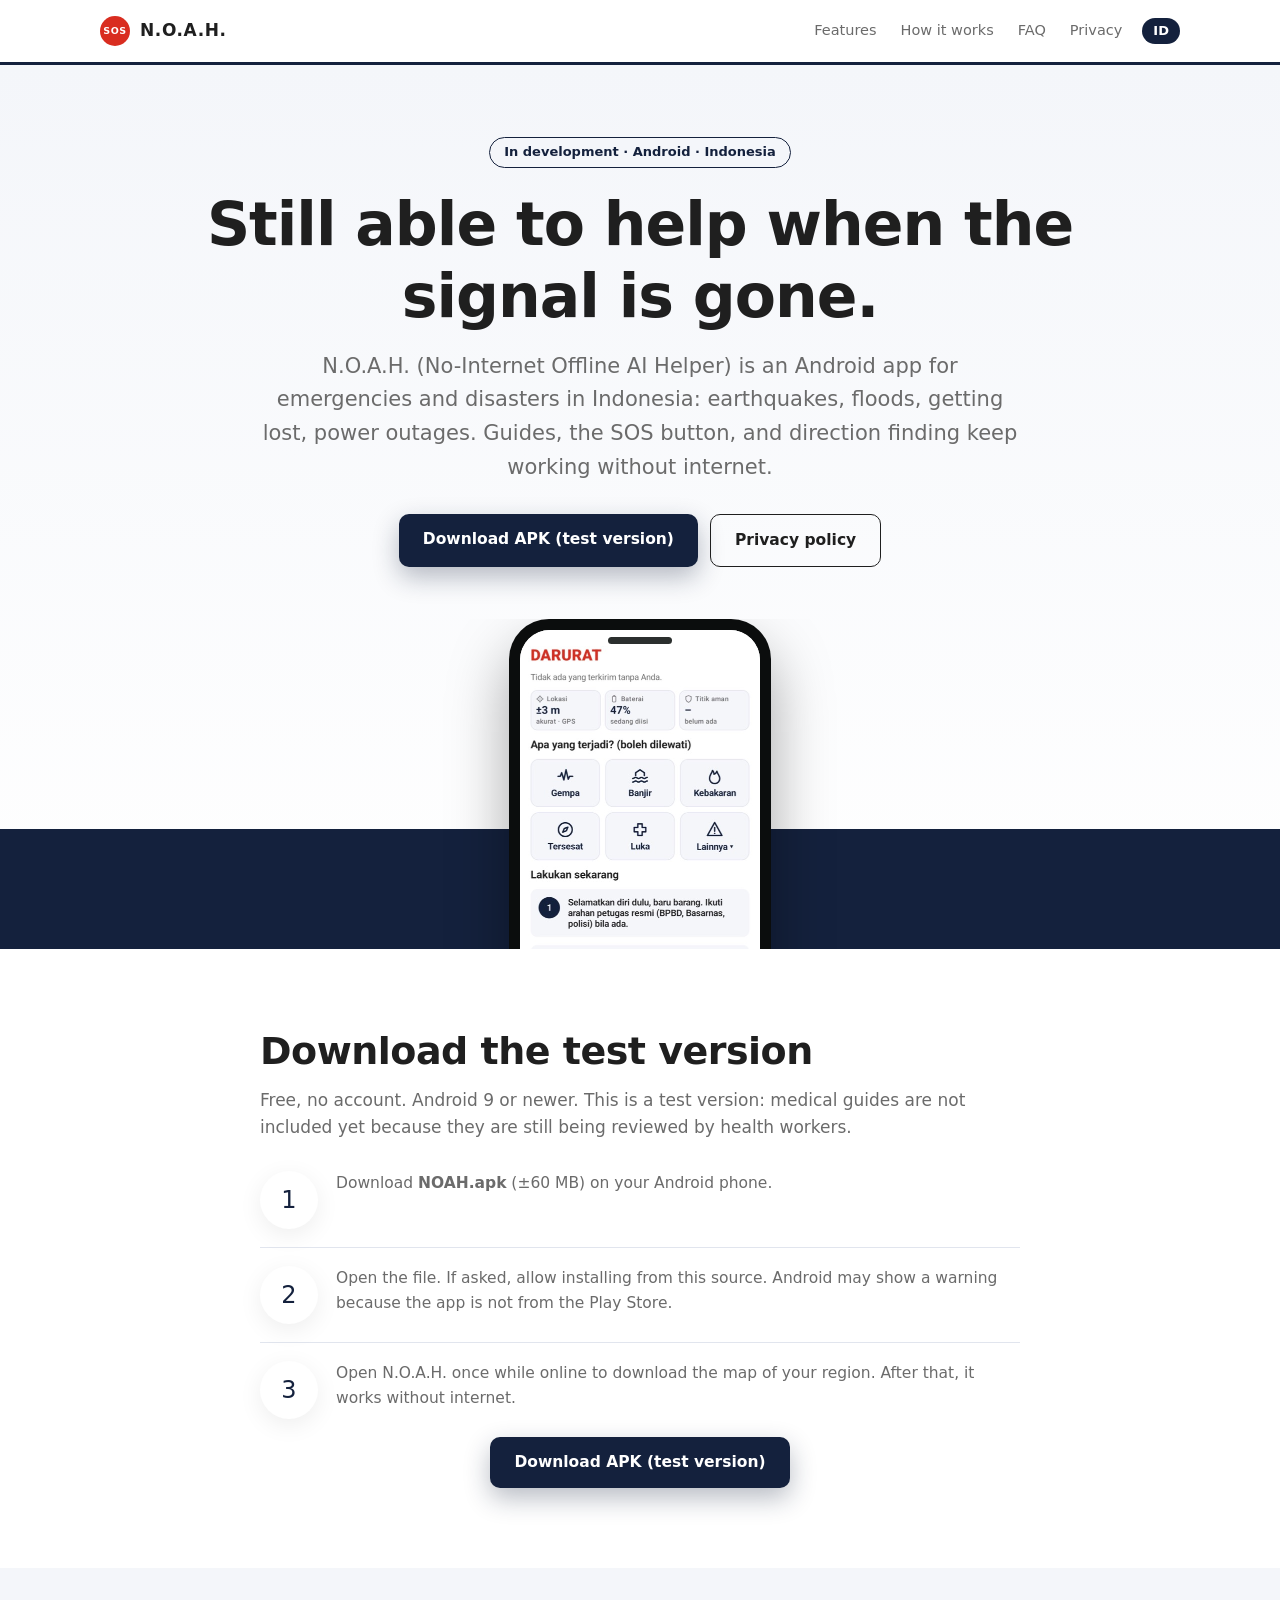
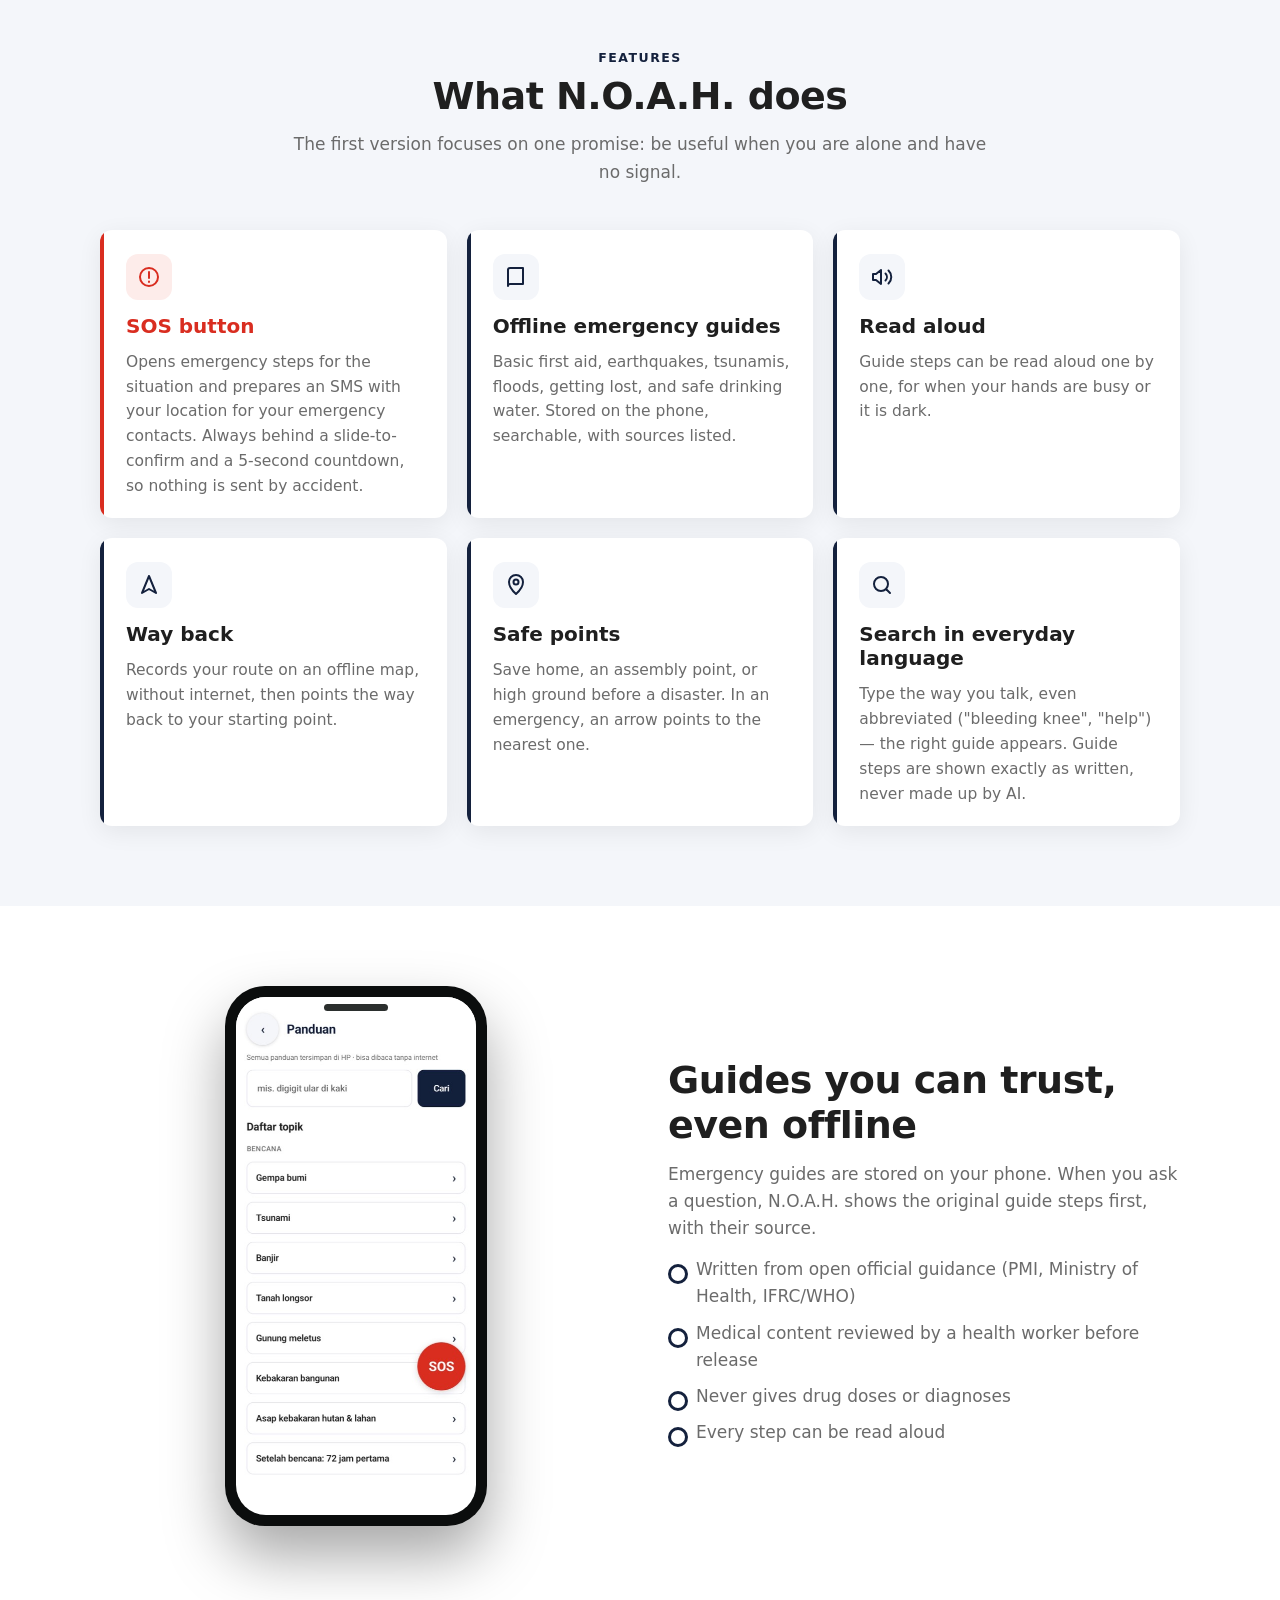
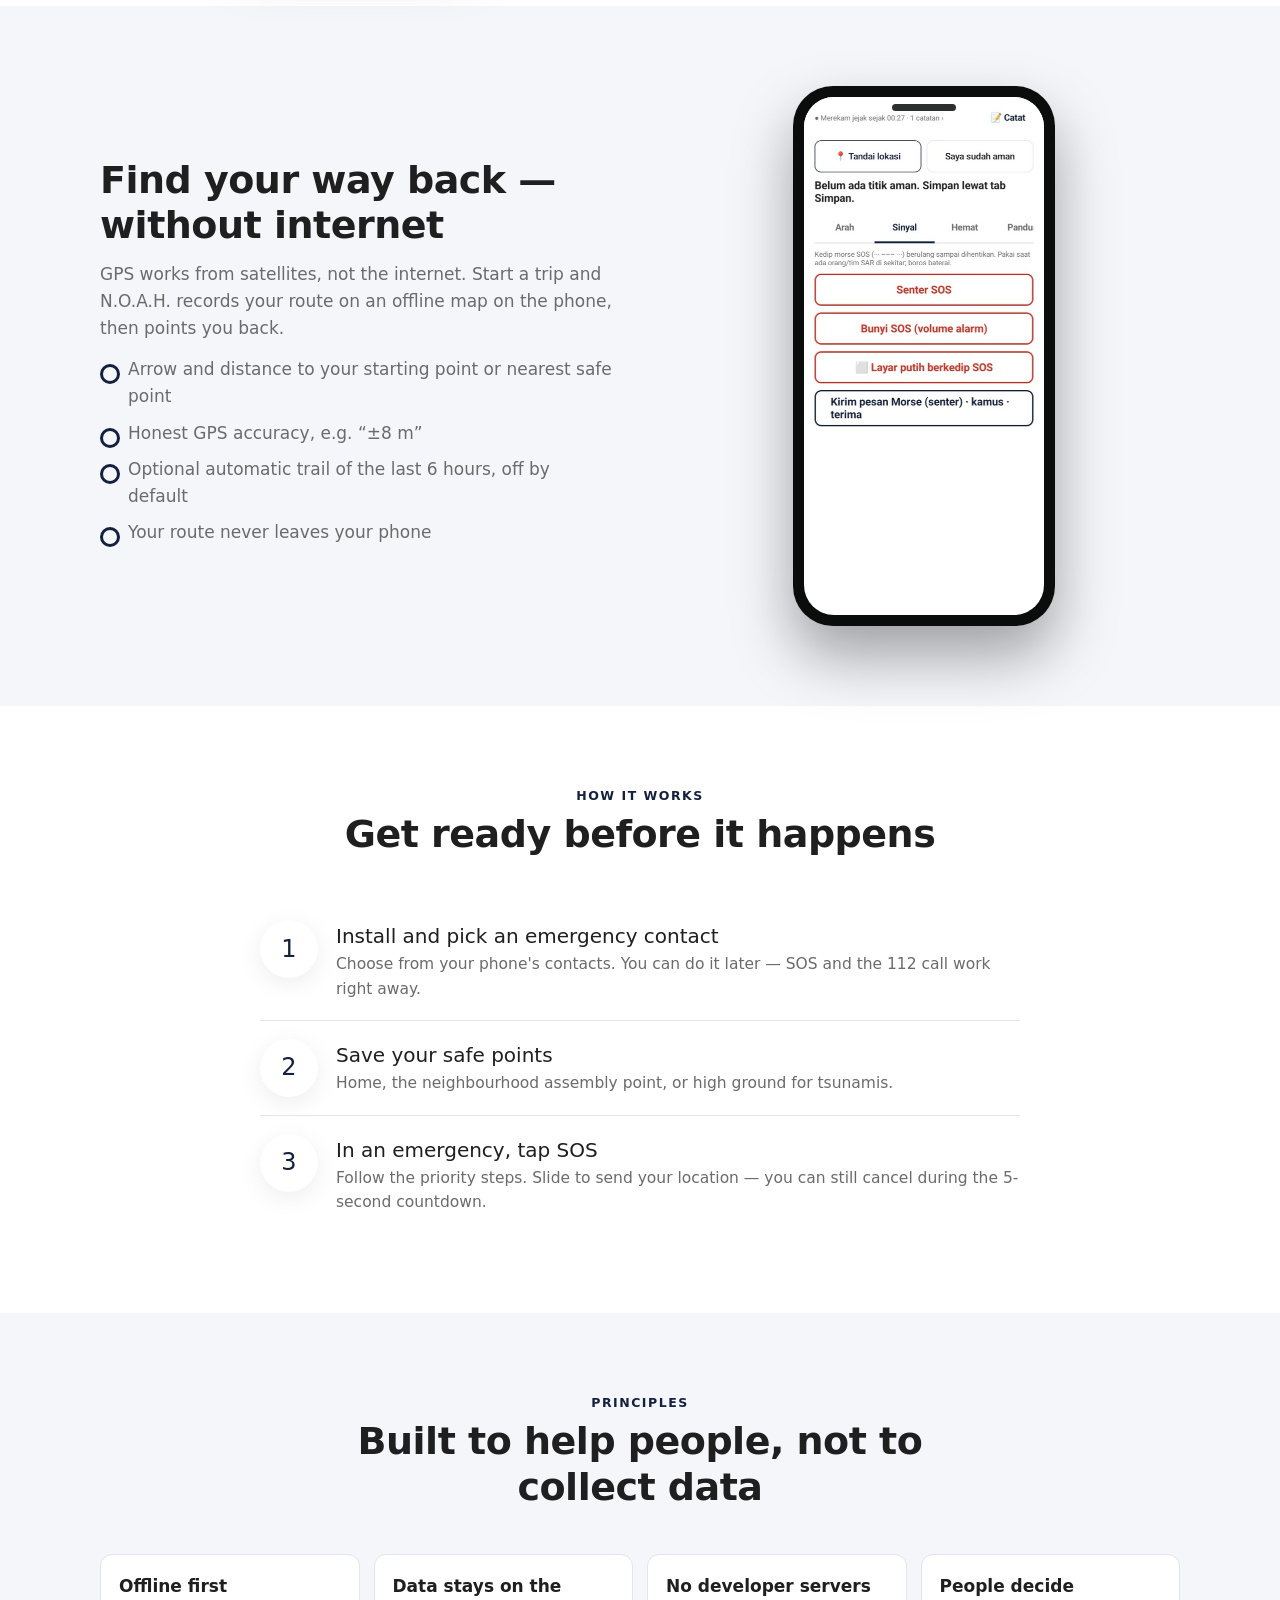
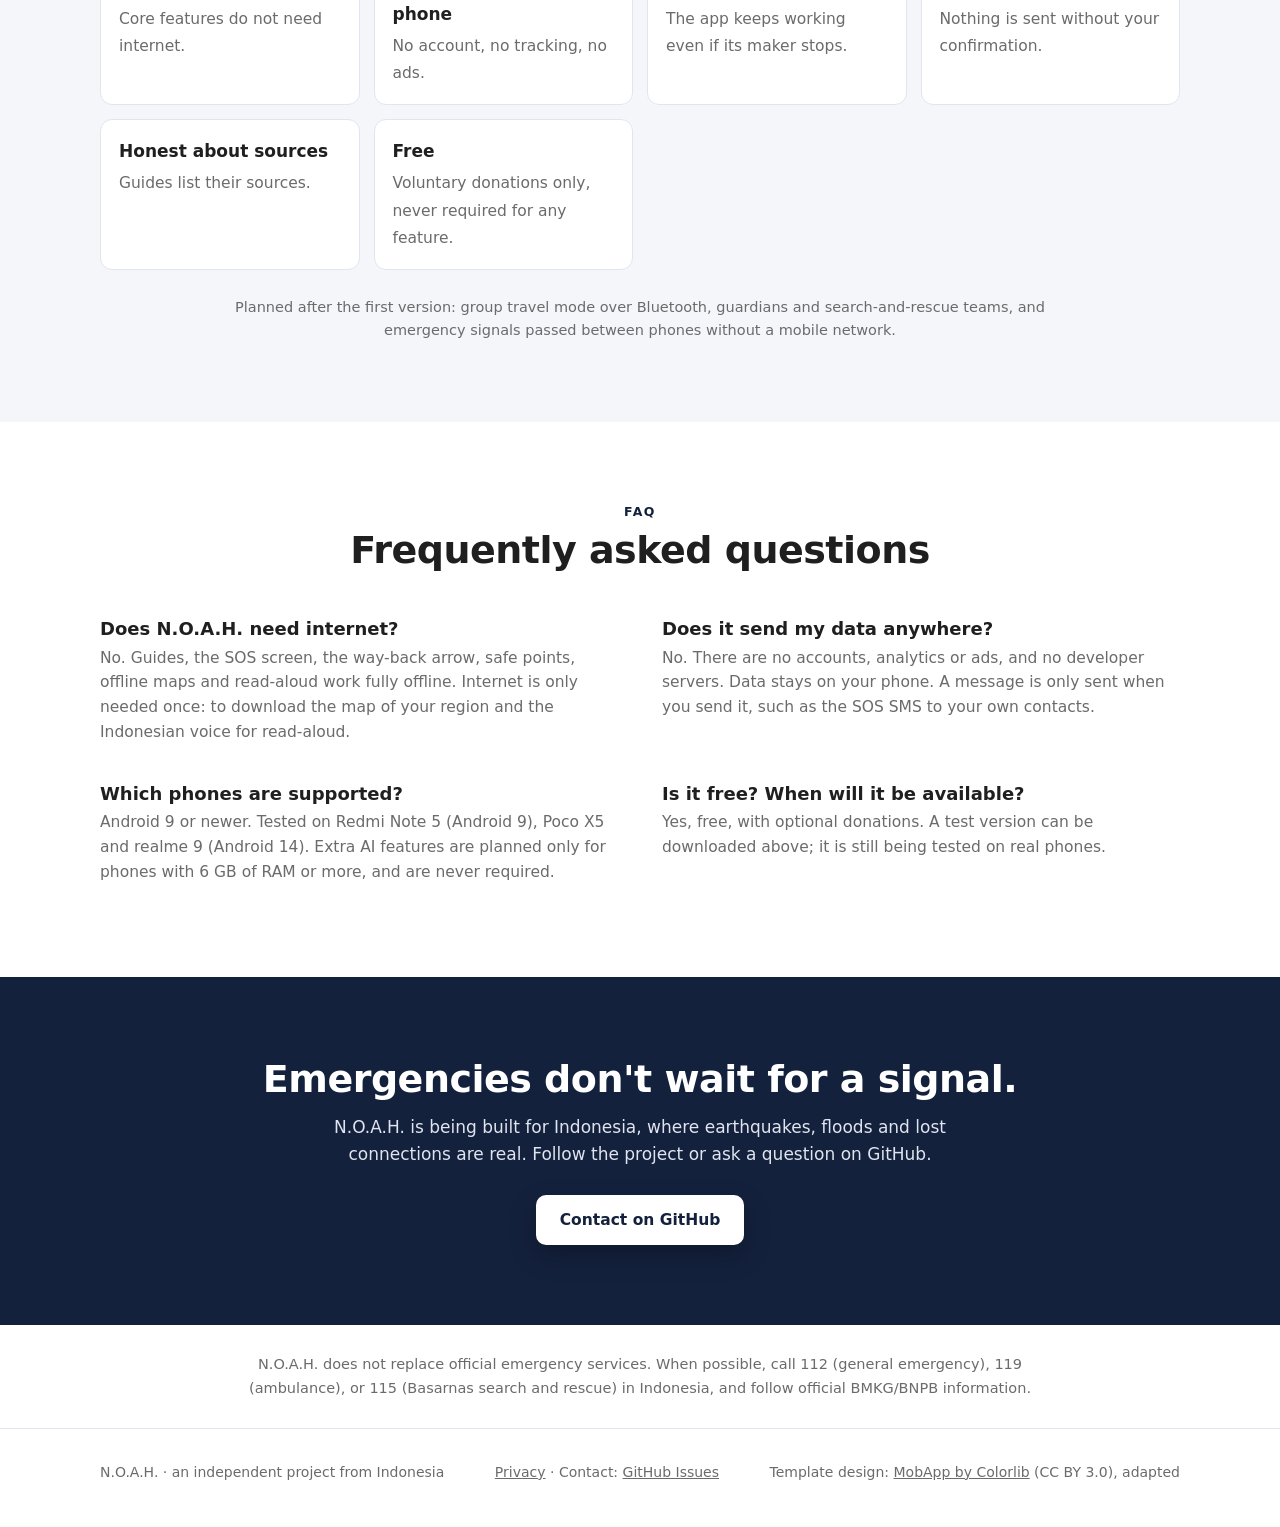
==== commit 1ea5212b: "Situs: tangkapan layar aplikasi baru (layar darurat, panduan, mode survival; tanpa peta)" ====
--- a/index.html
+++ b/index.html
@@ -8,7 +8,7 @@
 <meta name="theme-color" content="#0d1716">
 <link rel="alternate" hreflang="en" href="./">
 <link rel="alternate" hreflang="id" href="id/">
-<link rel="stylesheet" href="style.css?v=6ab1cb58">
+<link rel="stylesheet" href="style.css?v=65da5d07">
 </head>
 <body>
 <header class="nav"><div class="wrap"><a class="brand" href="./"><i>SOS</i>N.O.A.H.</a><nav><a href="#features">Features</a><a href="#how">How it works</a><a href="#faq">FAQ</a><a class="keep" href="privacy.html">Privacy</a><a class="lang" href="id/" lang="id">ID</a></nav></div></header>
@@ -18,7 +18,7 @@
   <h1>Still able to help when the signal is gone.</h1>
   <p class="tagline">N.O.A.H. (No-Internet Offline AI Helper) is an Android app for emergencies and disasters in Indonesia: earthquakes, floods, getting lost, power outages. Guides, the SOS button, and direction finding keep working without internet.</p>
   <div class="btns"><a class="btn light" href="#unduh">Download APK (test version)</a><a class="btn ghost" href="privacy.html">Privacy policy</a></div>
-  <div class="hero-phone"><div class="phone" aria-hidden="true"><div class="screen"><div class="t red">Emergency mode</div><div class="sub">Stay calm. Follow these steps.</div><div class="chips"><span class="chip on">Earthquake</span><span class="chip">Flood</span><span class="chip">Fire</span><span class="chip">Lost</span><span class="chip">Injury</span></div><div class="step"><b>1</b>Make sure you are safe first</div><div class="step"><b>2</b>Call for help or send location</div><div class="step"><b>3</b>Open the guide for this event</div><div class="row"><span>Call 112</span><span>Call 119</span><span>Call 115</span></div><div class="slide"><i>→</i>Slide to send location</div></div></div></div>
+  <div class="hero-phone"><div class="phone"><div class="screen shot"><img src="gambar/layar-darurat.jpg" alt="N.O.A.H. emergency screen: location, battery, what happened, steps to take, Call 112" loading="lazy" width="479" height="955"></div></div></div>
 </div></section>
 
 <section class="section" id="unduh"><div class="wrap">
@@ -33,12 +33,12 @@
 </div></section>
 
 <section class="section"><div class="wrap split">
-  <div><div class="phone" aria-hidden="true"><div class="screen"><div class="sub">← Guides</div><div class="t">Bleeding wound</div><div class="guide"><small>N.O.A.H. guide · source: PMI</small><p>1. Press the wound with a clean cloth</p><p>2. Keep pressing for 10 minutes</p><p>3. Still bleeding? Call 119</p></div><div class="ai"><small>See also</small><p>Caring for wounds and signs of infection ›</p></div><div class="btn4"><span>Read</span><span>Repeat</span><span>Next</span><span>Slow</span></div><div class="sos">SOS</div><div class="done" style="text-align:left;font-weight:400;color:#777">Search the guides…</div></div></div></div>
+  <div><div class="phone"><div class="screen shot"><img src="gambar/layar-panduan.jpg" alt="Offline guides list: earthquake, tsunami, flood, landslide" loading="lazy" width="479" height="955"></div></div></div>
   <div class="txt"><h2>Guides you can trust, even offline</h2><p>Emergency guides are stored on your phone. When you ask a question, N.O.A.H. shows the original guide steps first, with their source.</p><ul><li>Written from open official guidance (PMI, Ministry of Health, IFRC/WHO)</li><li>Medical content reviewed by a health worker before release</li><li>Never gives drug doses or diagnoses</li><li>Every step can be read aloud</li></ul></div>
 </div></section>
 
 <section class="section light"><div class="wrap split rev">
-  <div><div class="phone" aria-hidden="true"><div class="screen"><div class="head"><b>Trip: Bromo holiday</b><span class="pill">GPS ±8 m</span></div><div class="canvas"><svg viewBox="0 0 220 210"><path d="M28 180 C 60 160, 70 150, 95 150 S 120 120, 135 110 S 170 60, 190 40" fill="none" stroke="#2b2b2b" stroke-width="2.5" stroke-dasharray="6 5"/><circle cx="28" cy="180" r="6" fill="#1f1f1f"/><circle cx="135" cy="110" r="5" fill="#777"/><circle cx="190" cy="40" r="7" fill="#1a73e8"/><text x="14" y="200" font-size="10" font-weight="700">Start</text><text x="143" y="114" font-size="9" fill="#666">Water spring</text><text x="170" y="62" font-size="10" font-weight="700">You</text></svg></div><div class="arrow"><svg viewBox="0 0 34 34"><path d="M26 8 8 26M8 26V13M8 26h13" fill="none" stroke="#1f1f1f" stroke-width="3" stroke-linecap="round" stroke-linejoin="round"/></svg><div><b>Start point: 2.4 km</b>south-west</div></div><div class="sos">SOS</div><div class="done">End trip</div></div></div></div>
+  <div><div class="phone"><div class="screen shot"><img src="gambar/layar-survival.jpg" alt="Survival mode: trail recording, mark location, SOS flashlight, sound and Morse" loading="lazy" width="479" height="955"></div></div></div>
   <div class="txt"><h2>Find your way back — without internet</h2><p>GPS works from satellites, not the internet. Start a trip and N.O.A.H. records your route on an offline map on the phone, then points you back.</p><ul><li>Arrow and distance to your starting point or nearest safe point</li><li>Honest GPS accuracy, e.g. “±8 m”</li><li>Optional automatic trail of the last 6 hours, off by default</li><li>Your route never leaves your phone</li></ul></div>
 </div></section>
 
--- a/style.css
+++ b/style.css
@@ -94,6 +94,8 @@
 /* bingkai HP + layar tiruan */
 .phone { width: 262px; height: 540px; margin: 0 auto; background: #0b0d0d; border-radius: 40px; padding: 11px; box-shadow: 0 30px 60px rgba(0, 0, 0, .35); position: relative; text-align: left; }
 .phone::before { content: ""; position: absolute; top: 18px; left: 50%; transform: translateX(-50%); width: 64px; height: 7px; border-radius: 6px; background: #2b2f2e; z-index: 2; }
+.screen.shot { padding: 0; background: #fff; }
+.screen.shot img { width: 100%; height: 100%; object-fit: contain; object-position: top; display: block; }
 .screen { background: #fff; color: #1f1f1f; border-radius: 30px; height: 100%; overflow: hidden; padding: 34px 14px 14px; font-size: 10.5px; line-height: 1.35; position: relative; font-family: "Inter", "Segoe UI", Arial, sans-serif; }
 .screen .t { font-size: 17px; font-weight: 800; margin-bottom: 4px; }
 .screen .t.red { color: #d92d20; }
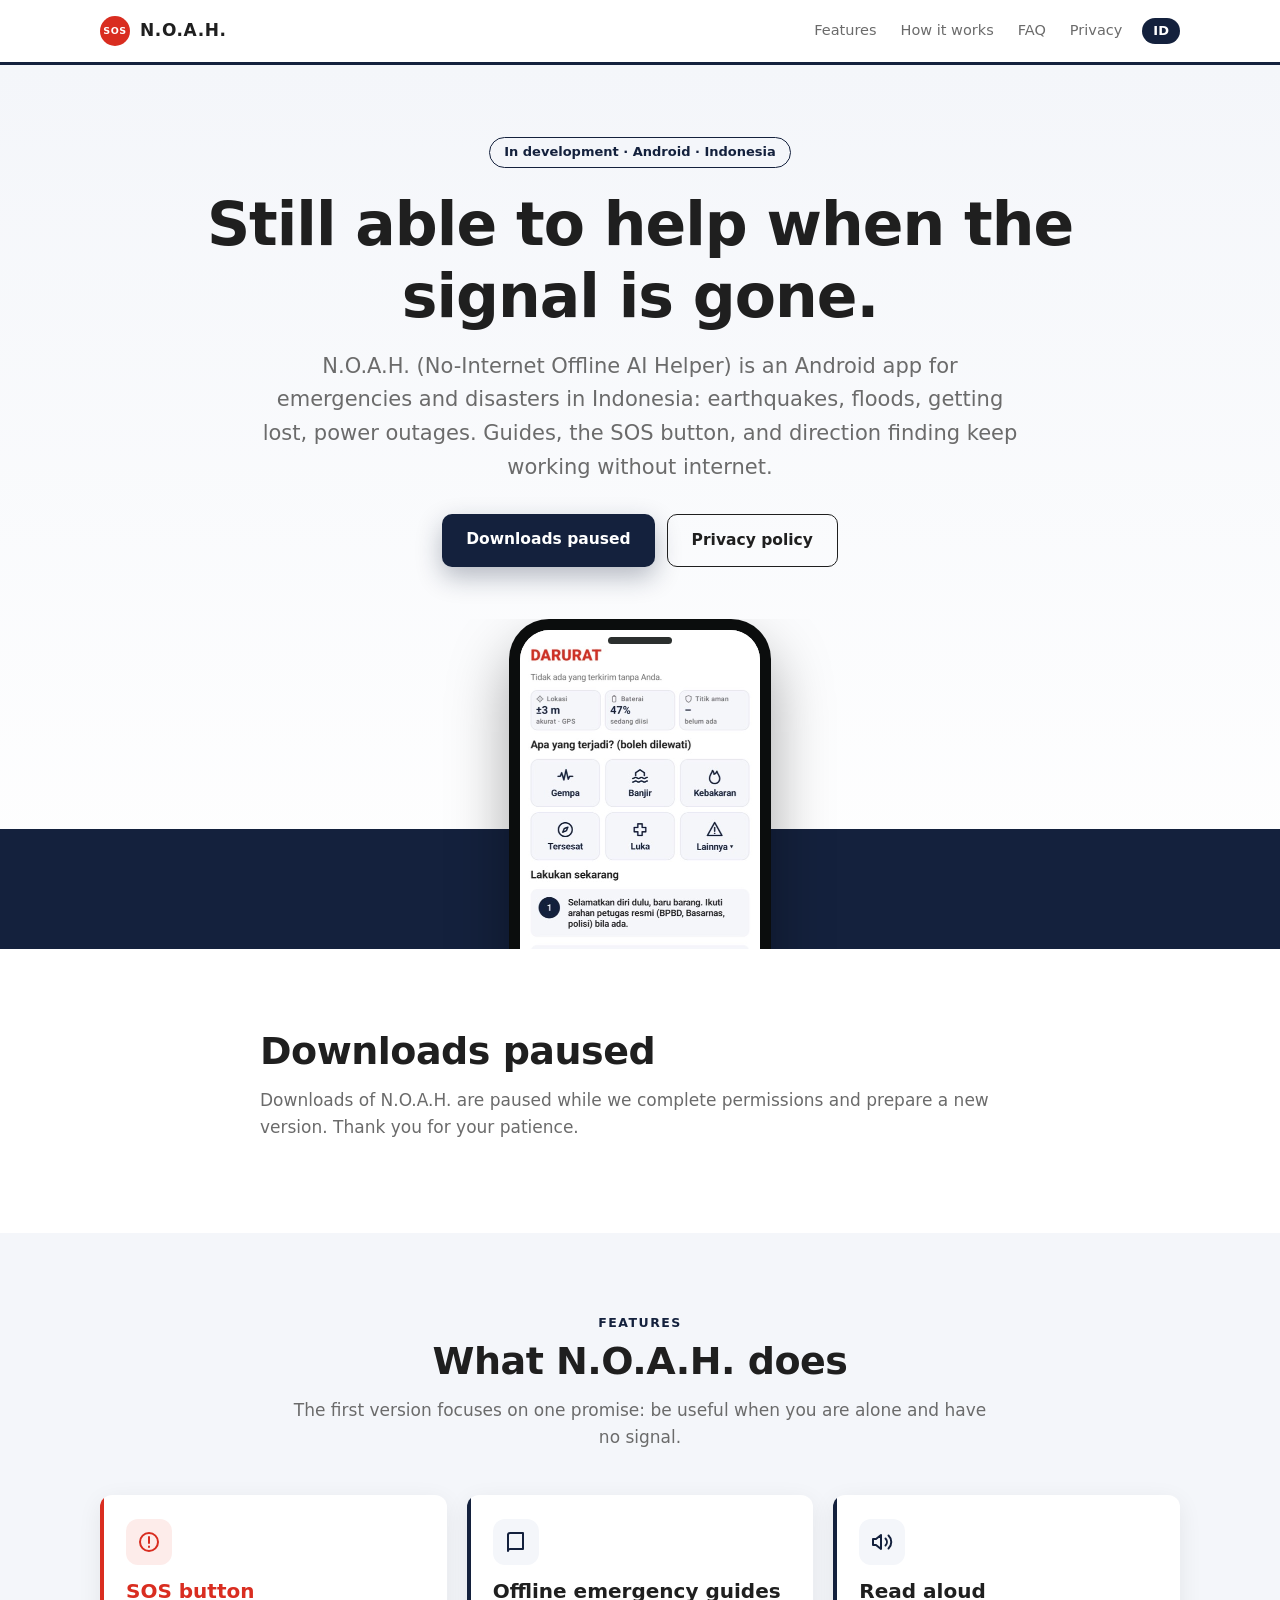
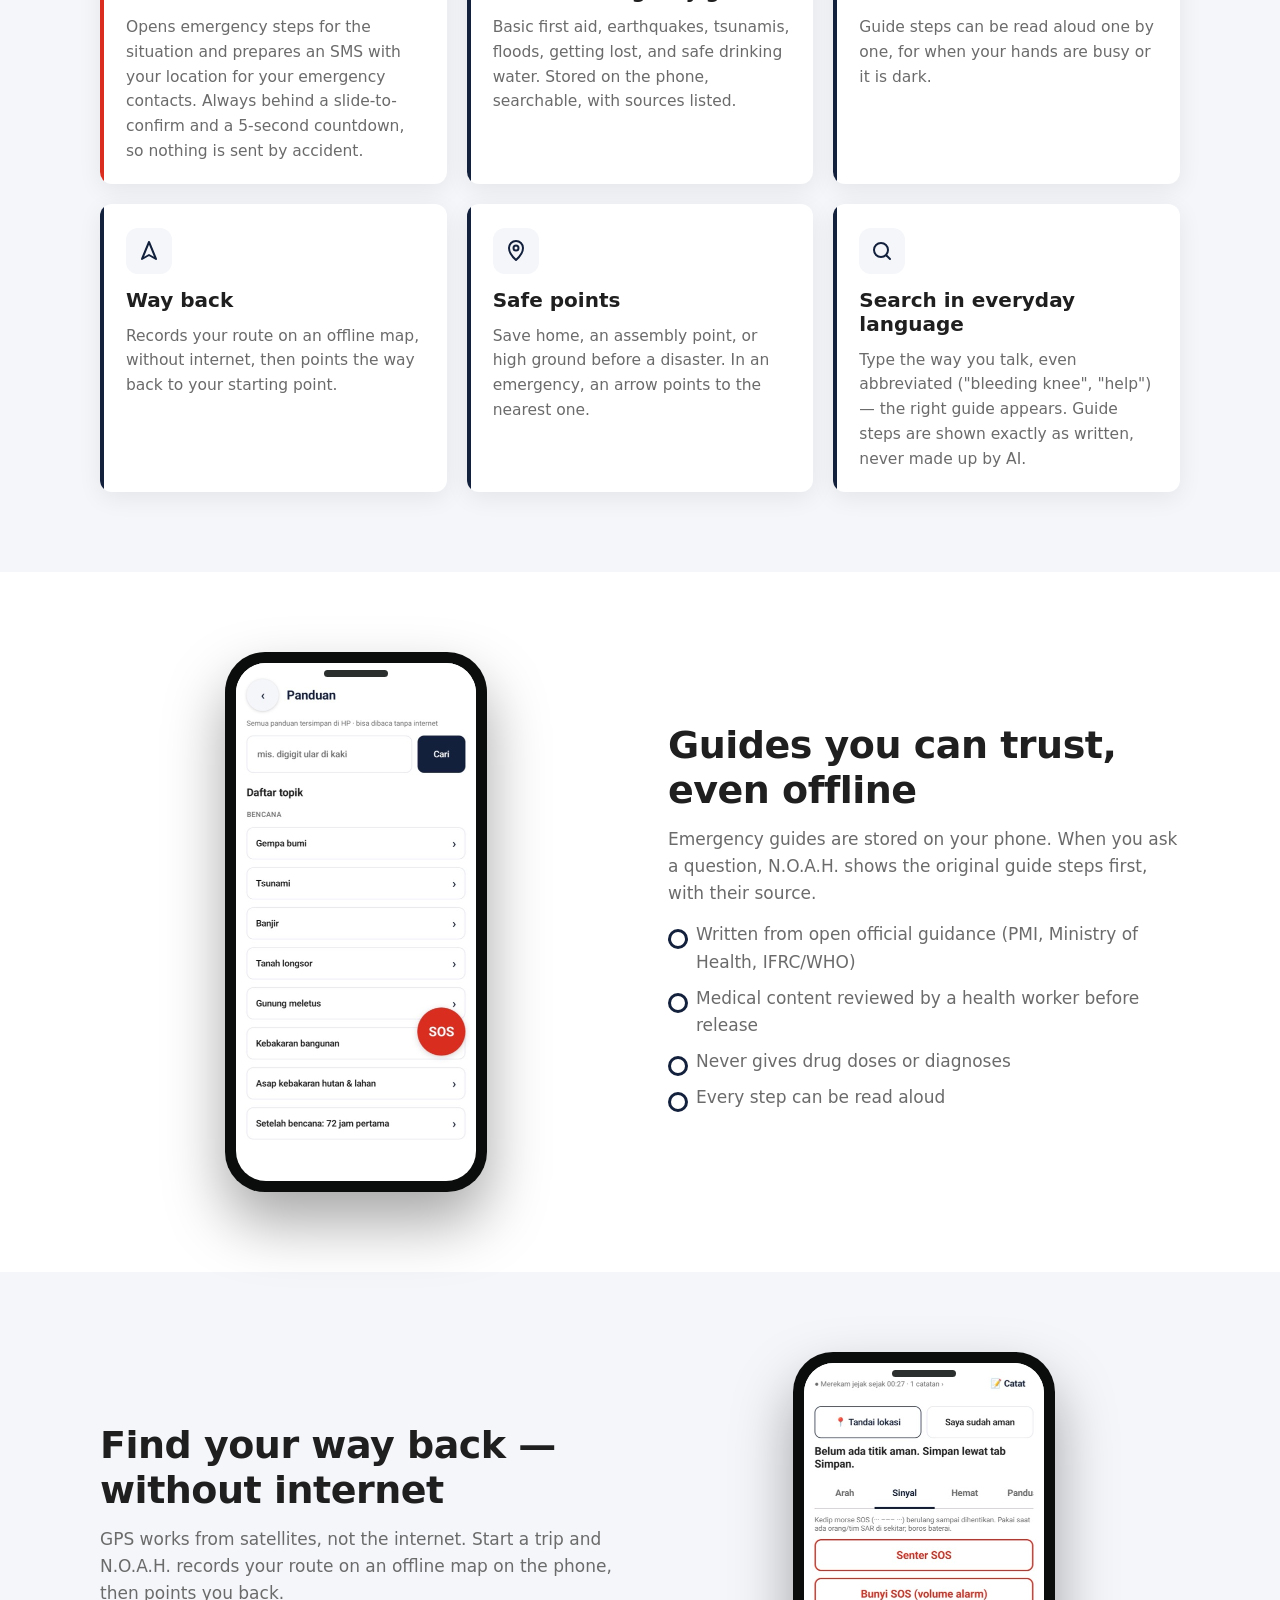
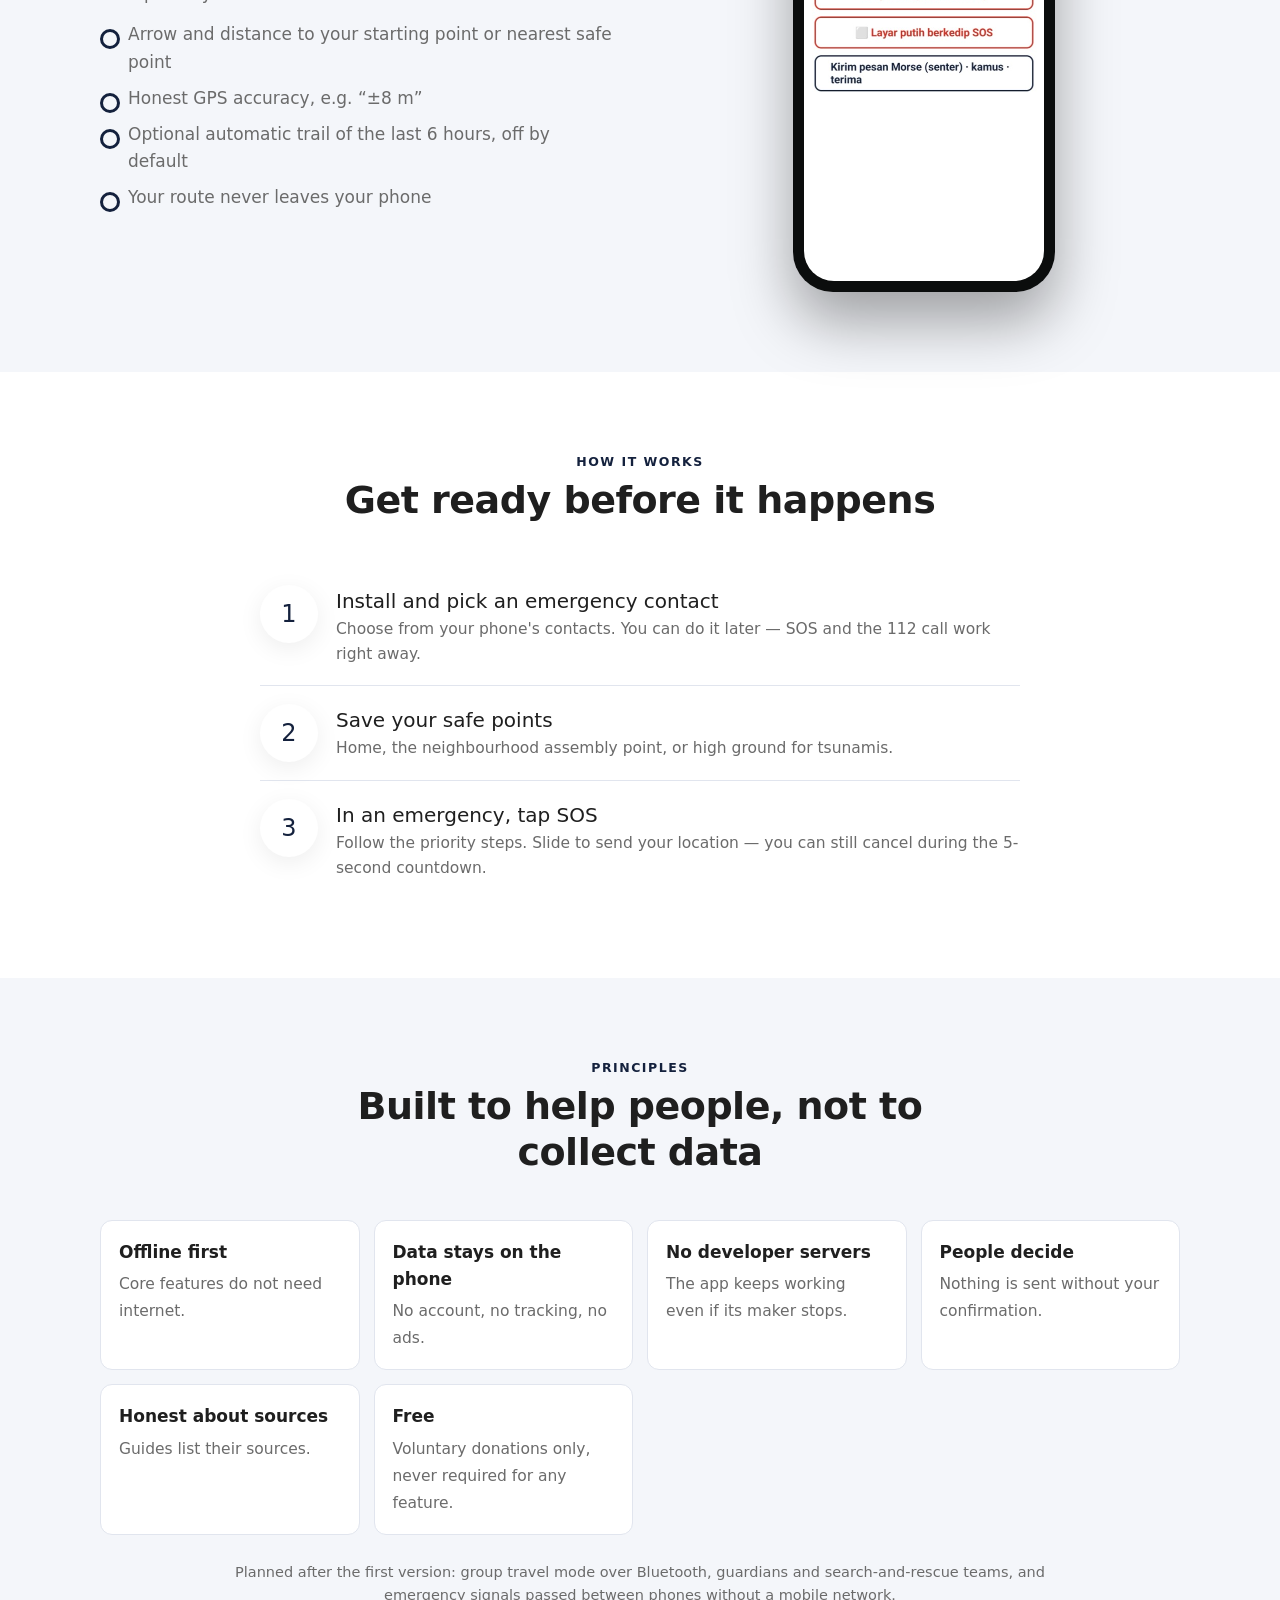
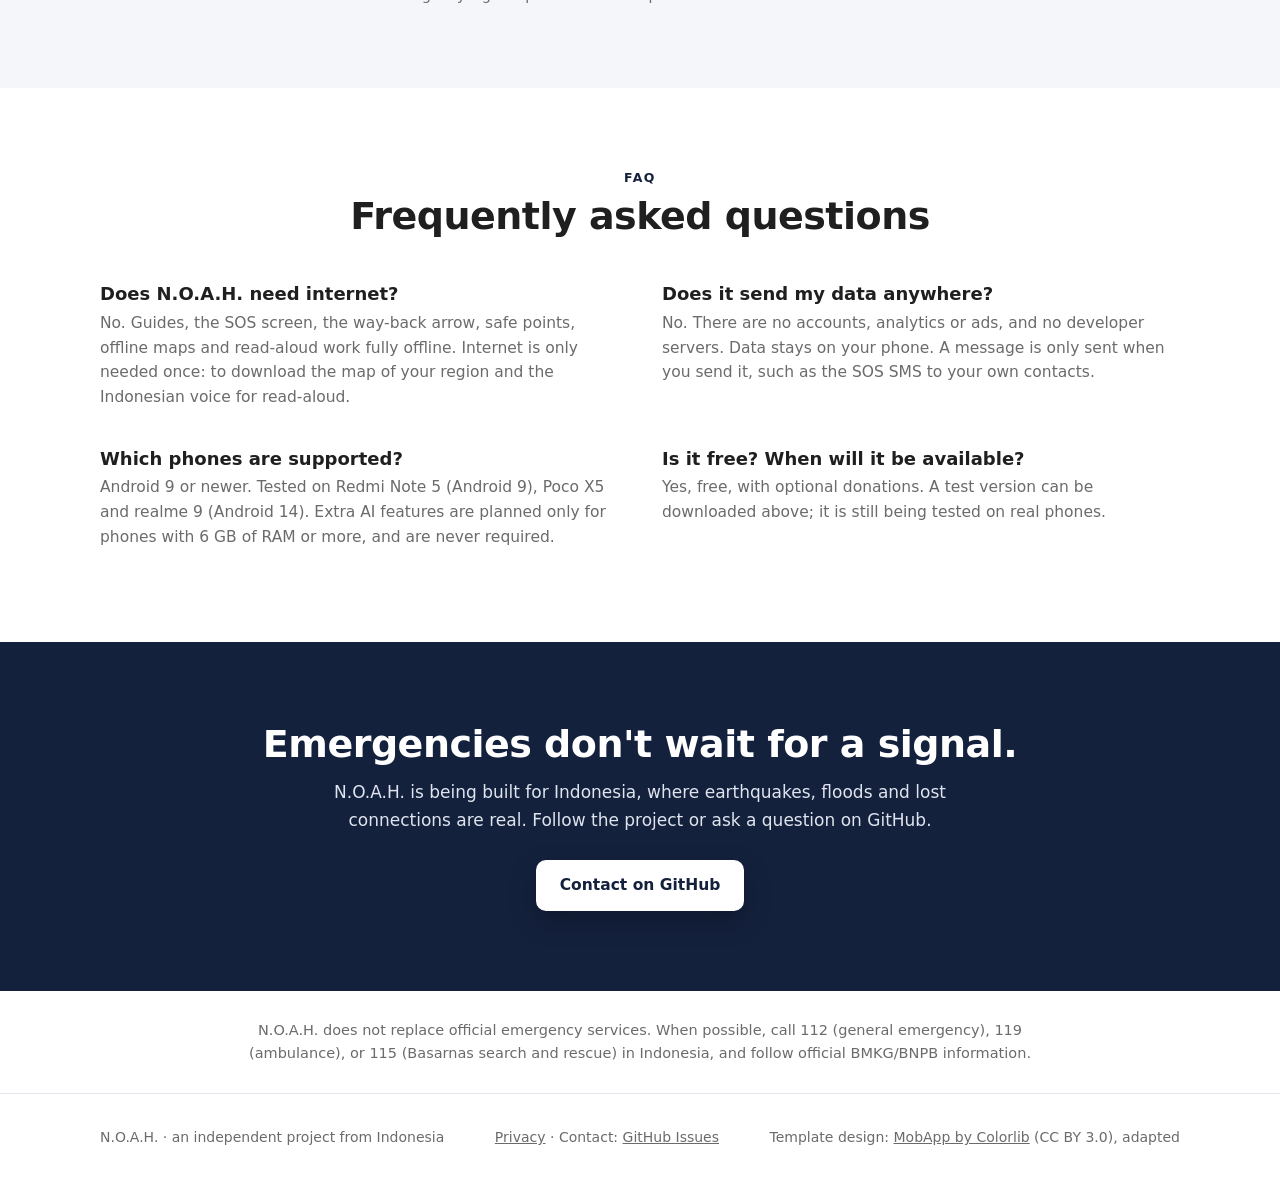
==== commit d5743051: "Situs: unduhan APK dihentikan sementara (menunggu izin data peta) Co-Authored-By: Claude Opus 5.5 <n" ====
--- a/index.html
+++ b/index.html
@@ -17,14 +17,12 @@
   <span class="badge">In development · Android · Indonesia</span>
   <h1>Still able to help when the signal is gone.</h1>
   <p class="tagline">N.O.A.H. (No-Internet Offline AI Helper) is an Android app for emergencies and disasters in Indonesia: earthquakes, floods, getting lost, power outages. Guides, the SOS button, and direction finding keep working without internet.</p>
-  <div class="btns"><a class="btn light" href="#unduh">Download APK (test version)</a><a class="btn ghost" href="privacy.html">Privacy policy</a></div>
+  <div class="btns"><a class="btn light" href="#unduh">Downloads paused</a><a class="btn ghost" href="privacy.html">Privacy policy</a></div>
   <div class="hero-phone"><div class="phone"><div class="screen shot"><img src="gambar/layar-darurat.jpg" alt="N.O.A.H. emergency screen: location, battery, what happened, steps to take, Call 112" loading="lazy" width="479" height="955"></div></div></div>
 </div></section>
 
 <section class="section" id="unduh"><div class="wrap">
-  <div style="max-width:760px;margin:0 auto"><h2>Download the test version</h2><p>Free, no account. Android 9 or newer. This is a test version: medical guides are not included yet because they are still being reviewed by health workers.</p>
-  <ol class="steps"><li><span class="n">1</span><div><p>Download <b>NOAH.apk</b> (±60 MB) on your Android phone.</p></div></li><li><span class="n">2</span><div><p>Open the file. If asked, allow installing from this source. Android may show a warning because the app is not from the Play Store.</p></div></li><li><span class="n">3</span><div><p>Open N.O.A.H. once while online to download the map of your region. After that, it works without internet.</p></div></li></ol>
-  <div class="btns"><a class="btn light" href="https://github.com/noah-darurat/noah-darurat.github.io/releases/latest/download/NOAH.apk">Download APK (test version)</a></div></div>
+  <div style="max-width:760px;margin:0 auto"><h2>Downloads paused</h2><p>Downloads of N.O.A.H. are paused while we complete permissions and prepare a new version. Thank you for your patience.</p></div>
 </div></section>
 
 <section class="section light" id="features"><div class="wrap">
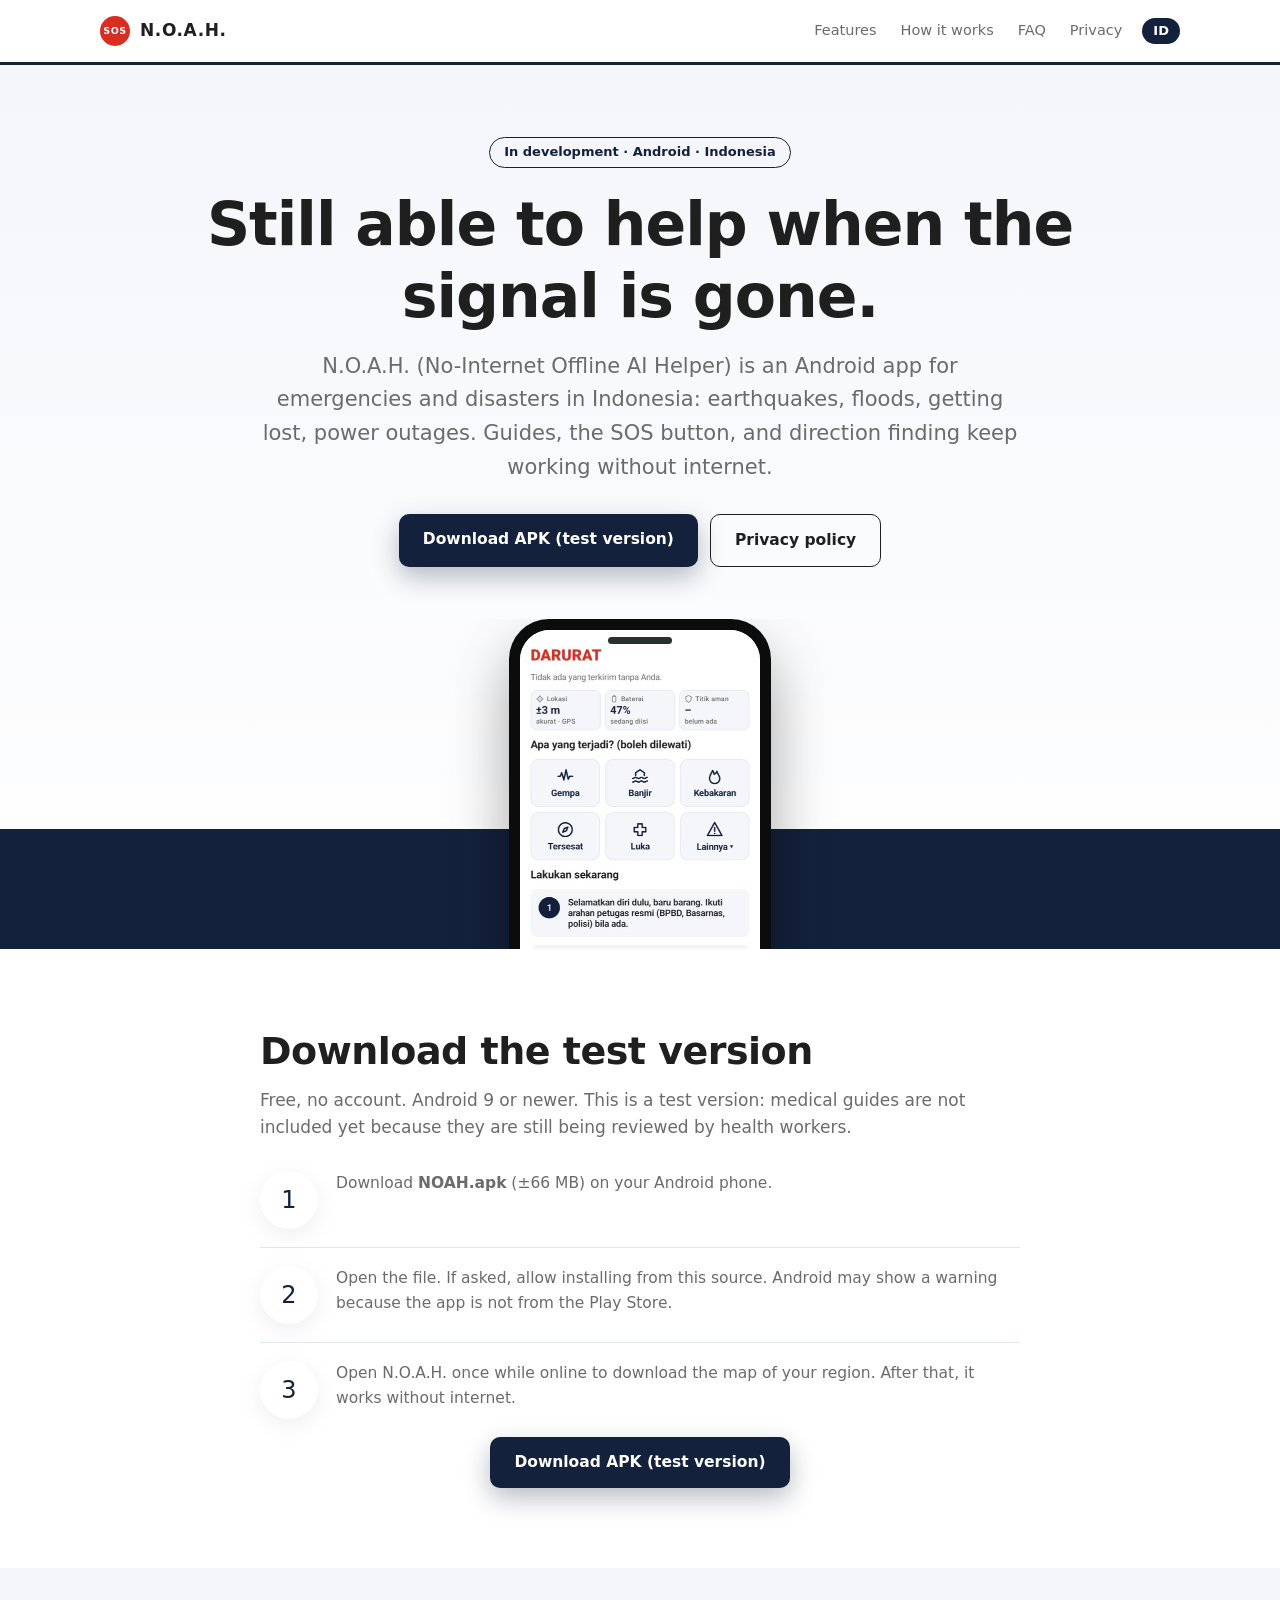
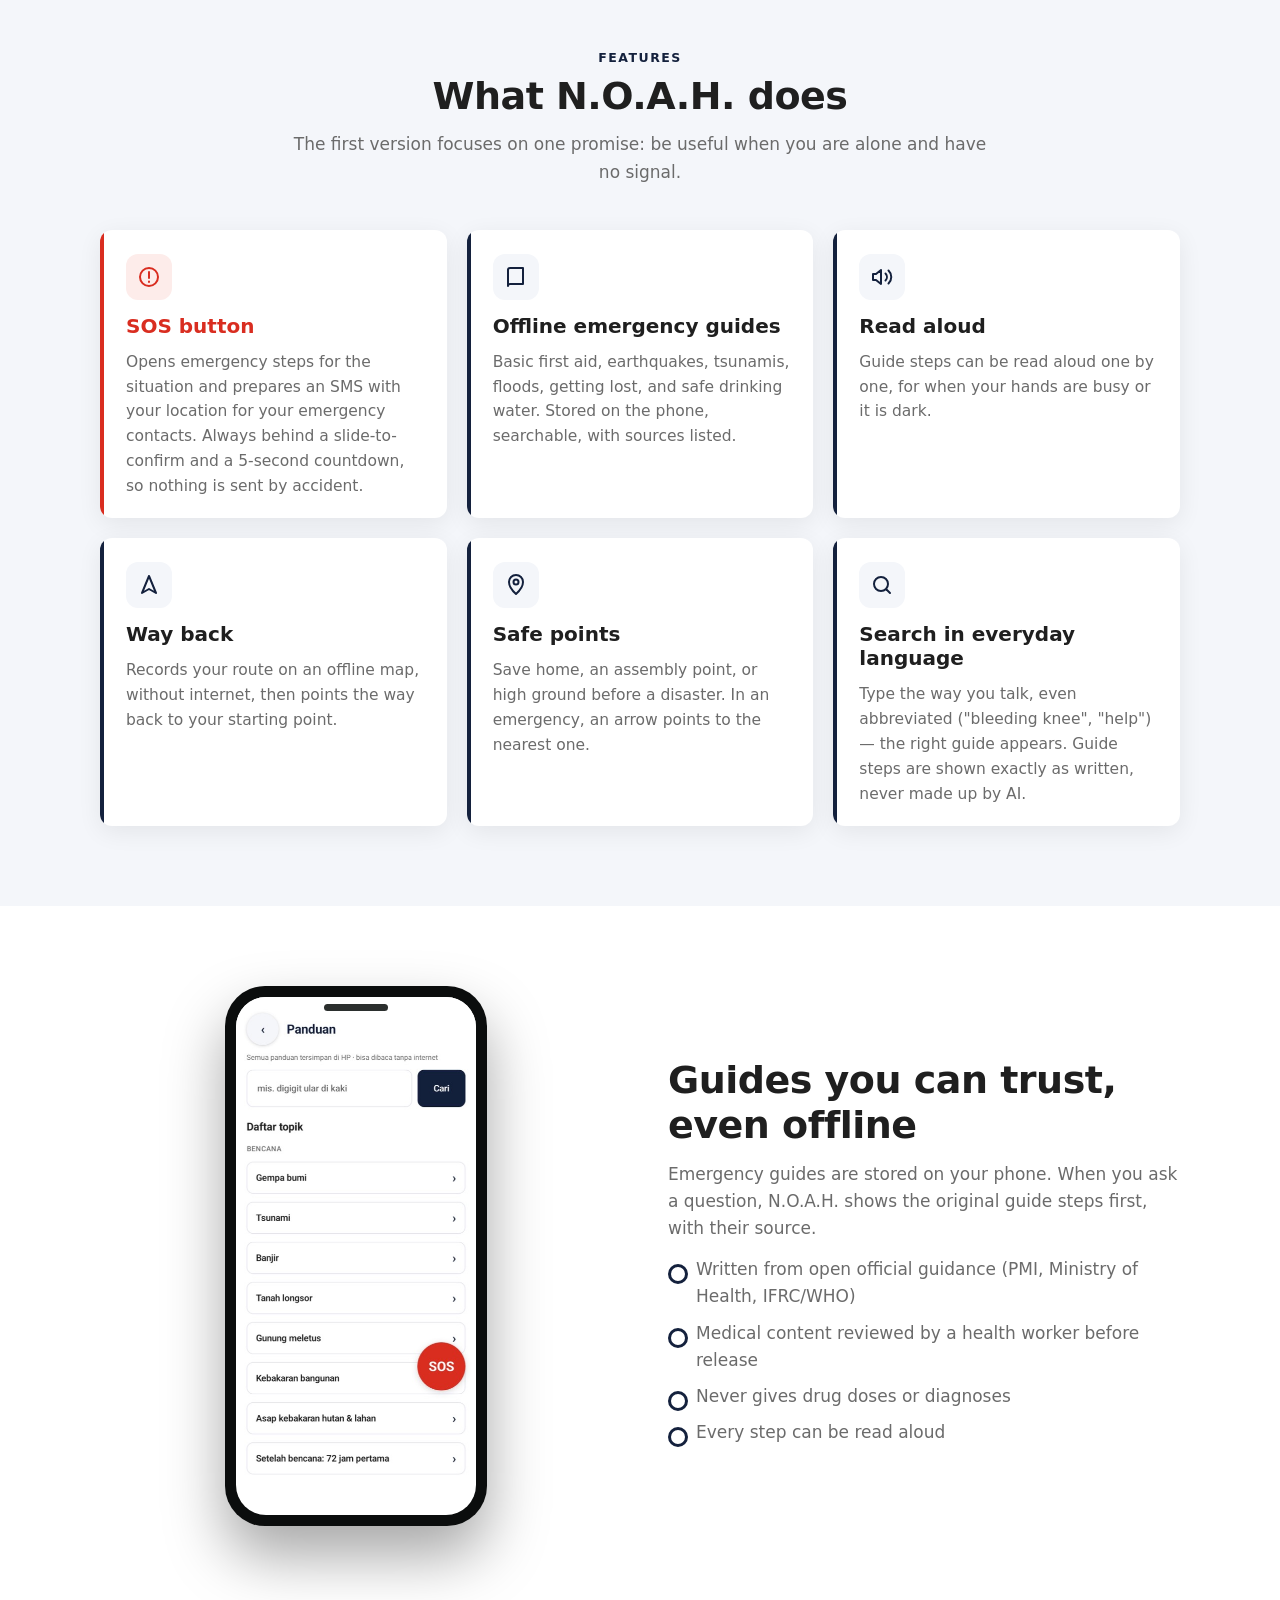
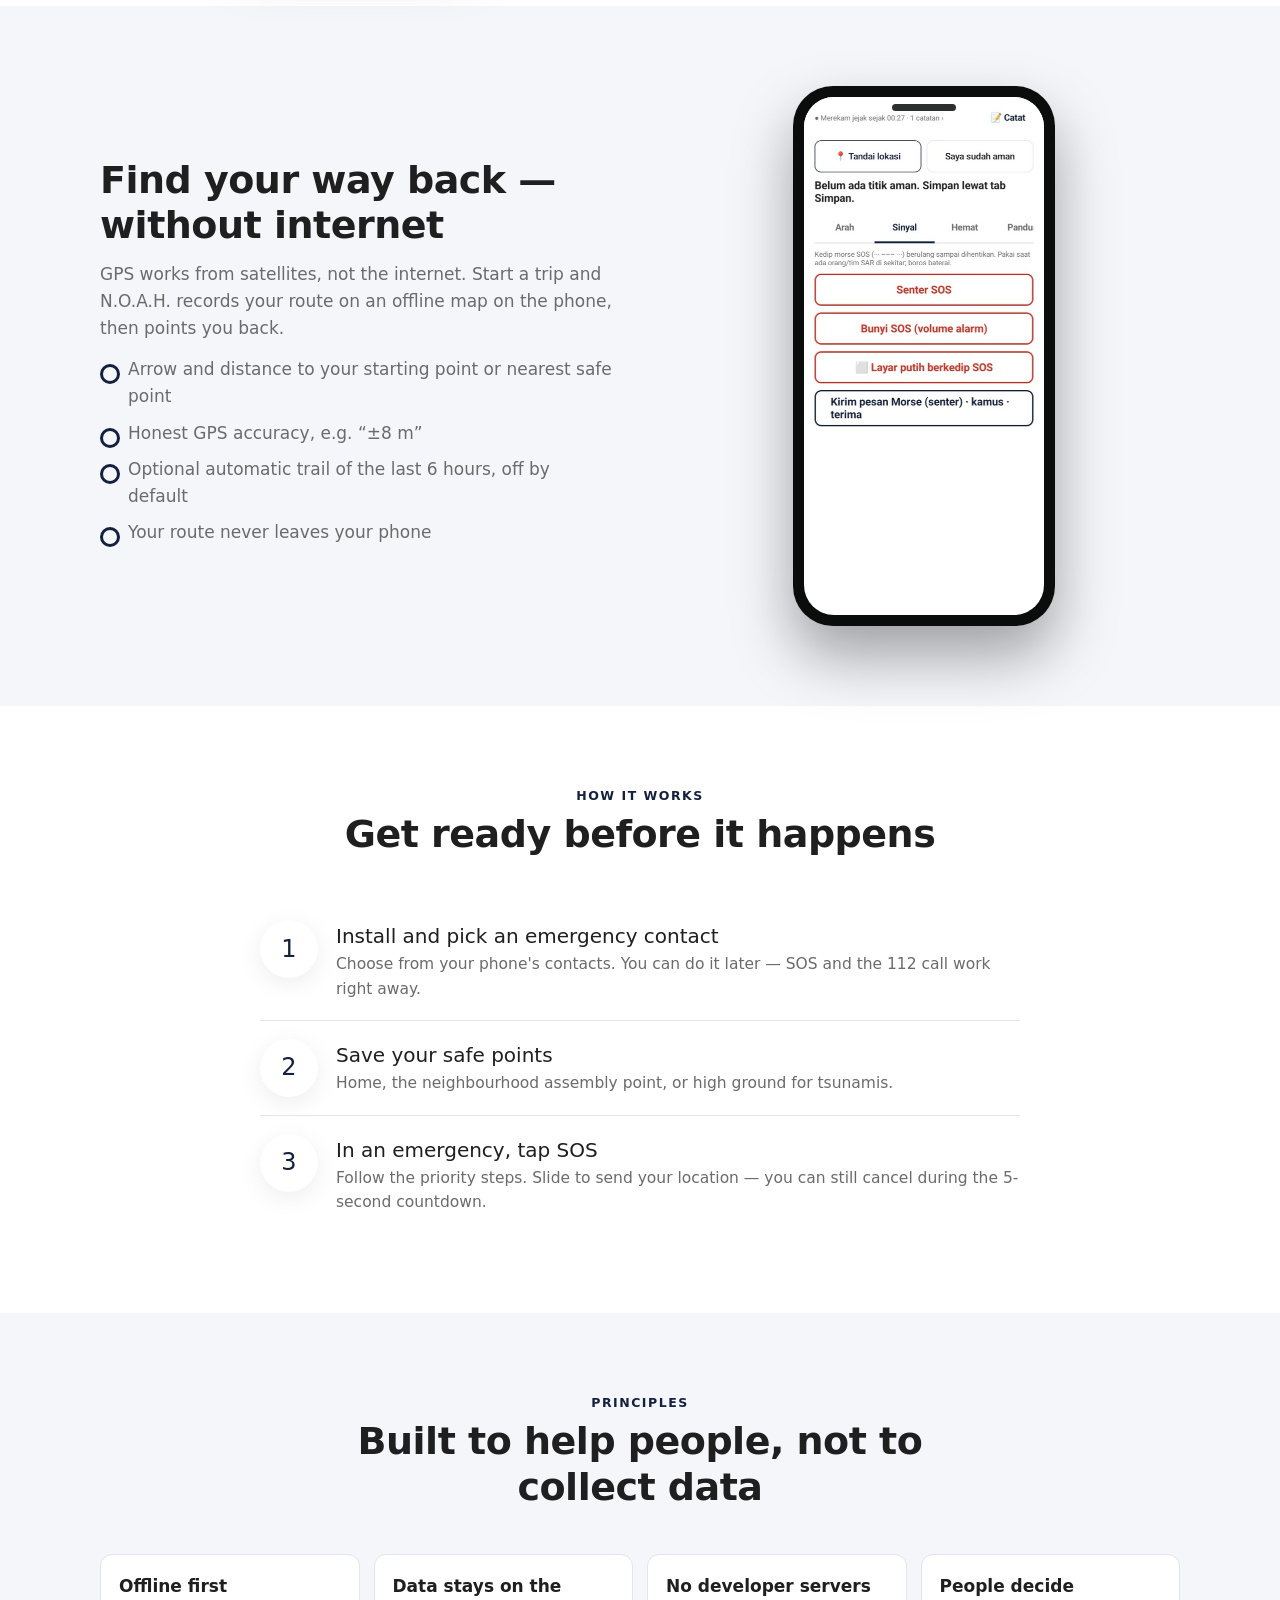
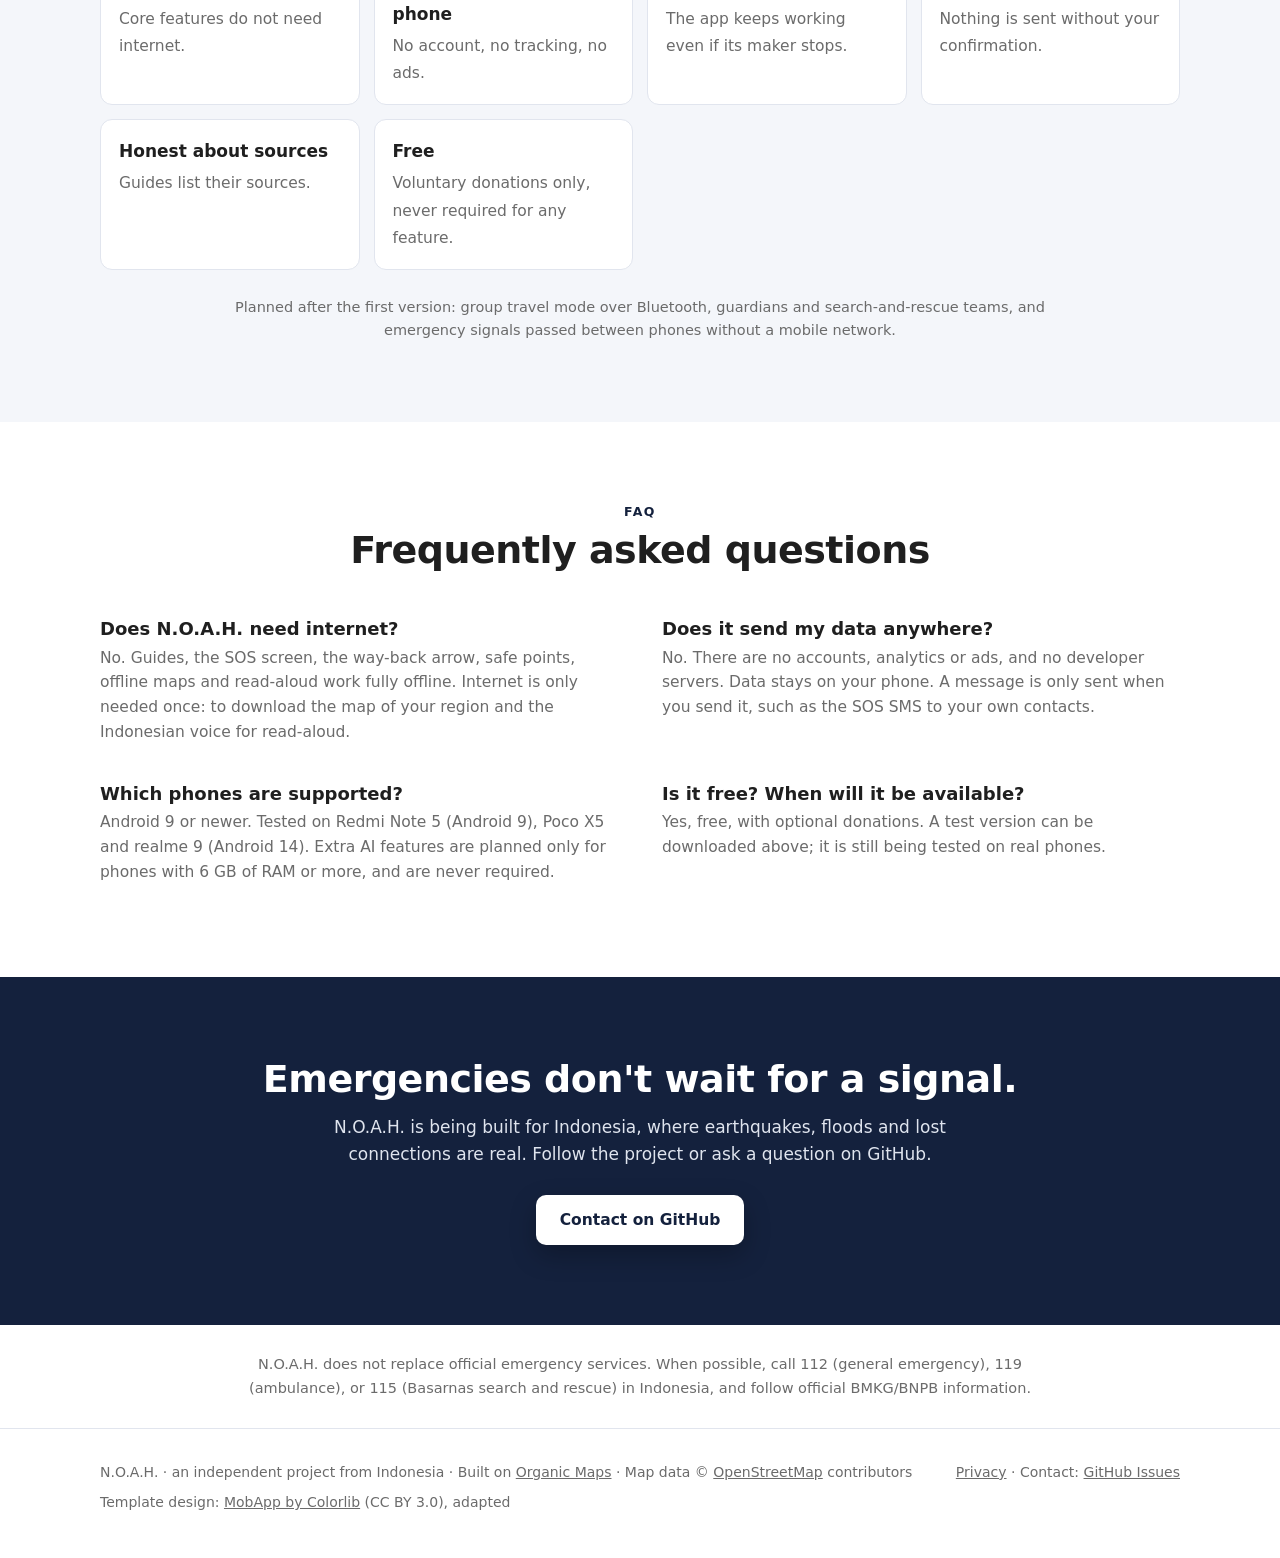
==== commit e214fb49: "Situs: unduhan dibuka lagi (1.0.152, izin Organic Maps) + atribusi Organic Maps & OpenStreetMap Co-A" ====
--- a/index.html
+++ b/index.html
@@ -17,12 +17,14 @@
   <span class="badge">In development · Android · Indonesia</span>
   <h1>Still able to help when the signal is gone.</h1>
   <p class="tagline">N.O.A.H. (No-Internet Offline AI Helper) is an Android app for emergencies and disasters in Indonesia: earthquakes, floods, getting lost, power outages. Guides, the SOS button, and direction finding keep working without internet.</p>
-  <div class="btns"><a class="btn light" href="#unduh">Downloads paused</a><a class="btn ghost" href="privacy.html">Privacy policy</a></div>
+  <div class="btns"><a class="btn light" href="#unduh">Download APK (test version)</a><a class="btn ghost" href="privacy.html">Privacy policy</a></div>
   <div class="hero-phone"><div class="phone"><div class="screen shot"><img src="gambar/layar-darurat.jpg" alt="N.O.A.H. emergency screen: location, battery, what happened, steps to take, Call 112" loading="lazy" width="479" height="955"></div></div></div>
 </div></section>
 
 <section class="section" id="unduh"><div class="wrap">
-  <div style="max-width:760px;margin:0 auto"><h2>Downloads paused</h2><p>Downloads of N.O.A.H. are paused while we complete permissions and prepare a new version. Thank you for your patience.</p></div>
+  <div style="max-width:760px;margin:0 auto"><h2>Download the test version</h2><p>Free, no account. Android 9 or newer. This is a test version: medical guides are not included yet because they are still being reviewed by health workers.</p>
+  <ol class="steps"><li><span class="n">1</span><div><p>Download <b>NOAH.apk</b> (±66 MB) on your Android phone.</p></div></li><li><span class="n">2</span><div><p>Open the file. If asked, allow installing from this source. Android may show a warning because the app is not from the Play Store.</p></div></li><li><span class="n">3</span><div><p>Open N.O.A.H. once while online to download the map of your region. After that, it works without internet.</p></div></li></ol>
+  <div class="btns"><a class="btn light" href="https://github.com/noah-darurat/noah-darurat.github.io/releases/latest/download/NOAH.apk">Download APK (test version)</a></div></div>
 </div></section>
 
 <section class="section light" id="features"><div class="wrap">
@@ -61,6 +63,6 @@
   <div class="btns"><a class="btn light" href="https://github.com/noah-darurat/noah-darurat.github.io/issues">Contact on GitHub</a></div>
 </div></section>
 <div class="wrap"><p class="note" style="margin:28px auto">N.O.A.H. does not replace official emergency services. When possible, call 112 (general emergency), 119 (ambulance), or 115 (Basarnas search and rescue) in Indonesia, and follow official BMKG/BNPB information.</p></div>
-<footer><div class="wrap"><span>N.O.A.H. · an independent project from Indonesia</span><span><a href="privacy.html">Privacy</a> · Contact: <a href="https://github.com/noah-darurat/noah-darurat.github.io/issues">GitHub Issues</a></span><span>Template design: <a href="https://colorlib.com/wp/template/mobapp/">MobApp by Colorlib</a> (CC BY 3.0), adapted</span></div></footer>
+<footer><div class="wrap"><span>N.O.A.H. · an independent project from Indonesia · Built on <a href="https://organicmaps.app/">Organic Maps</a> · Map data © <a href="https://www.openstreetmap.org/copyright">OpenStreetMap</a> contributors</span><span><a href="privacy.html">Privacy</a> · Contact: <a href="https://github.com/noah-darurat/noah-darurat.github.io/issues">GitHub Issues</a></span><span>Template design: <a href="https://colorlib.com/wp/template/mobapp/">MobApp by Colorlib</a> (CC BY 3.0), adapted</span></div></footer>
 </body>
 </html>
